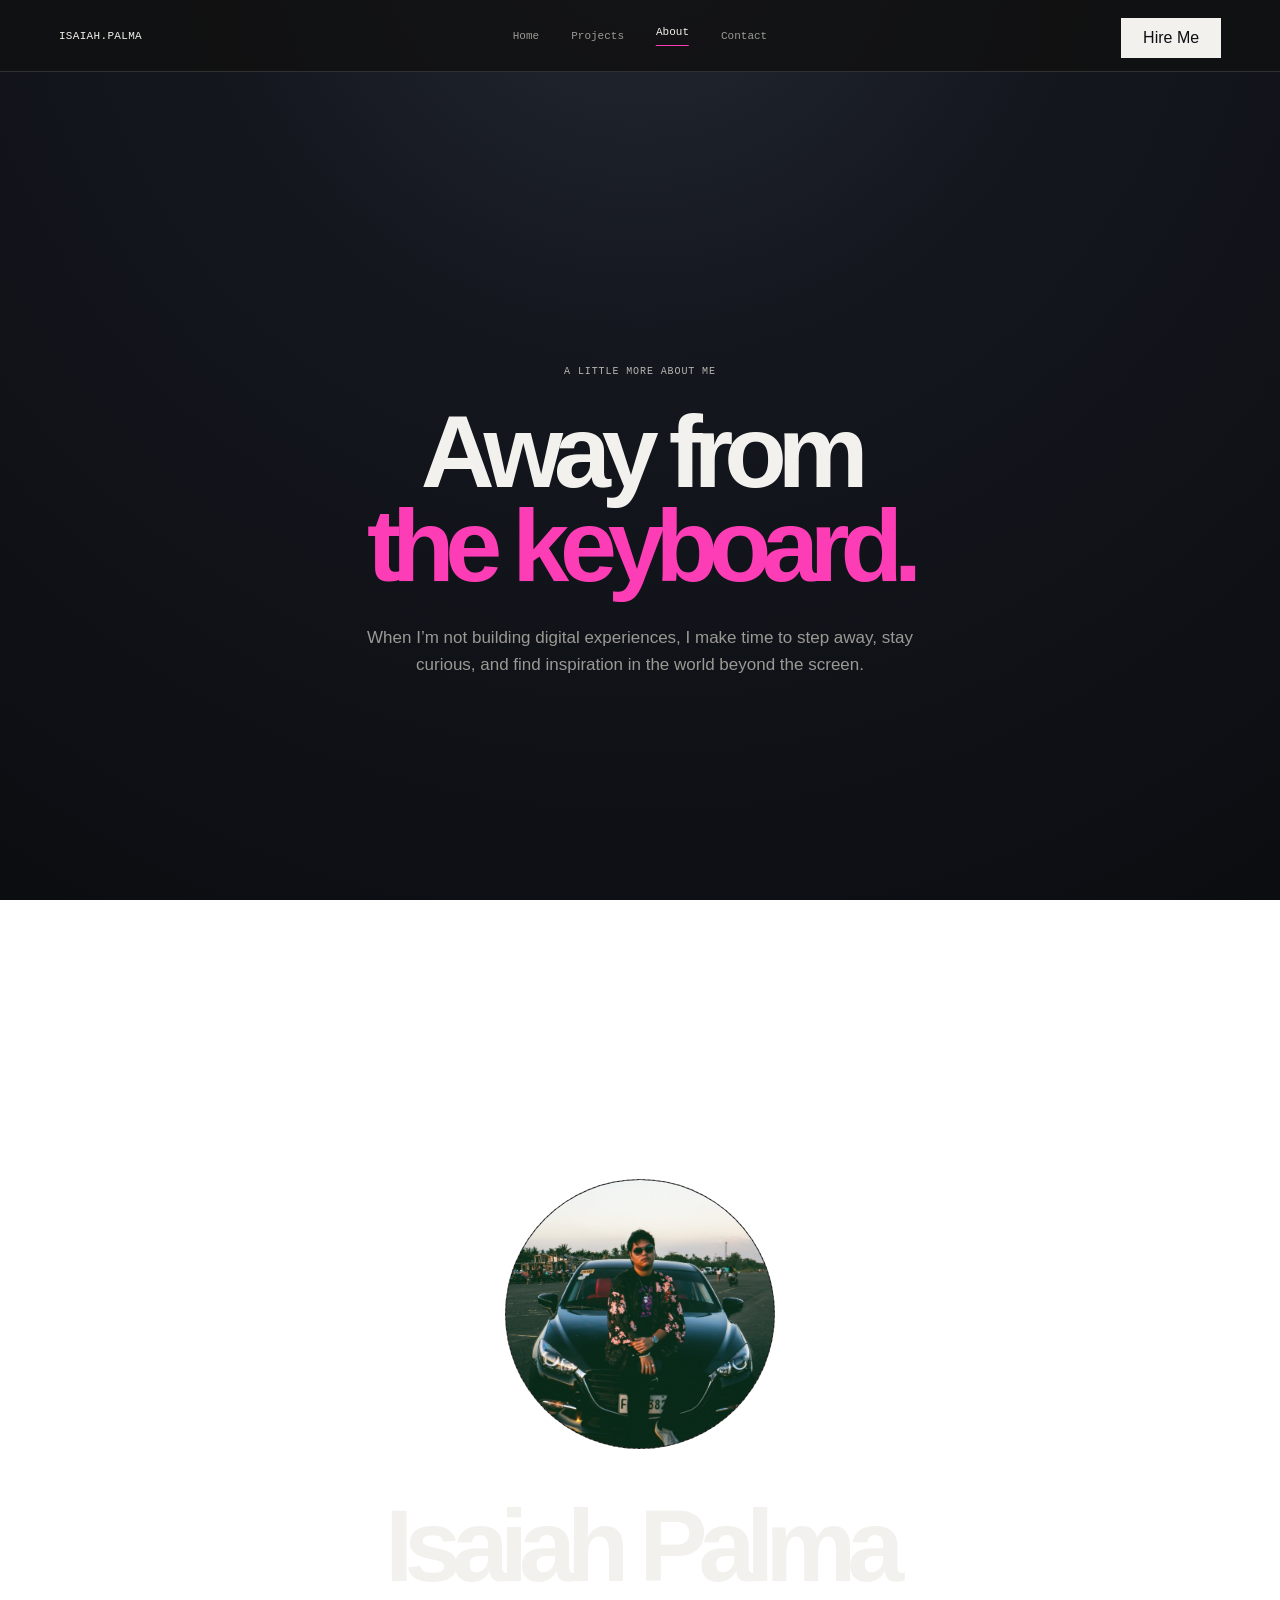
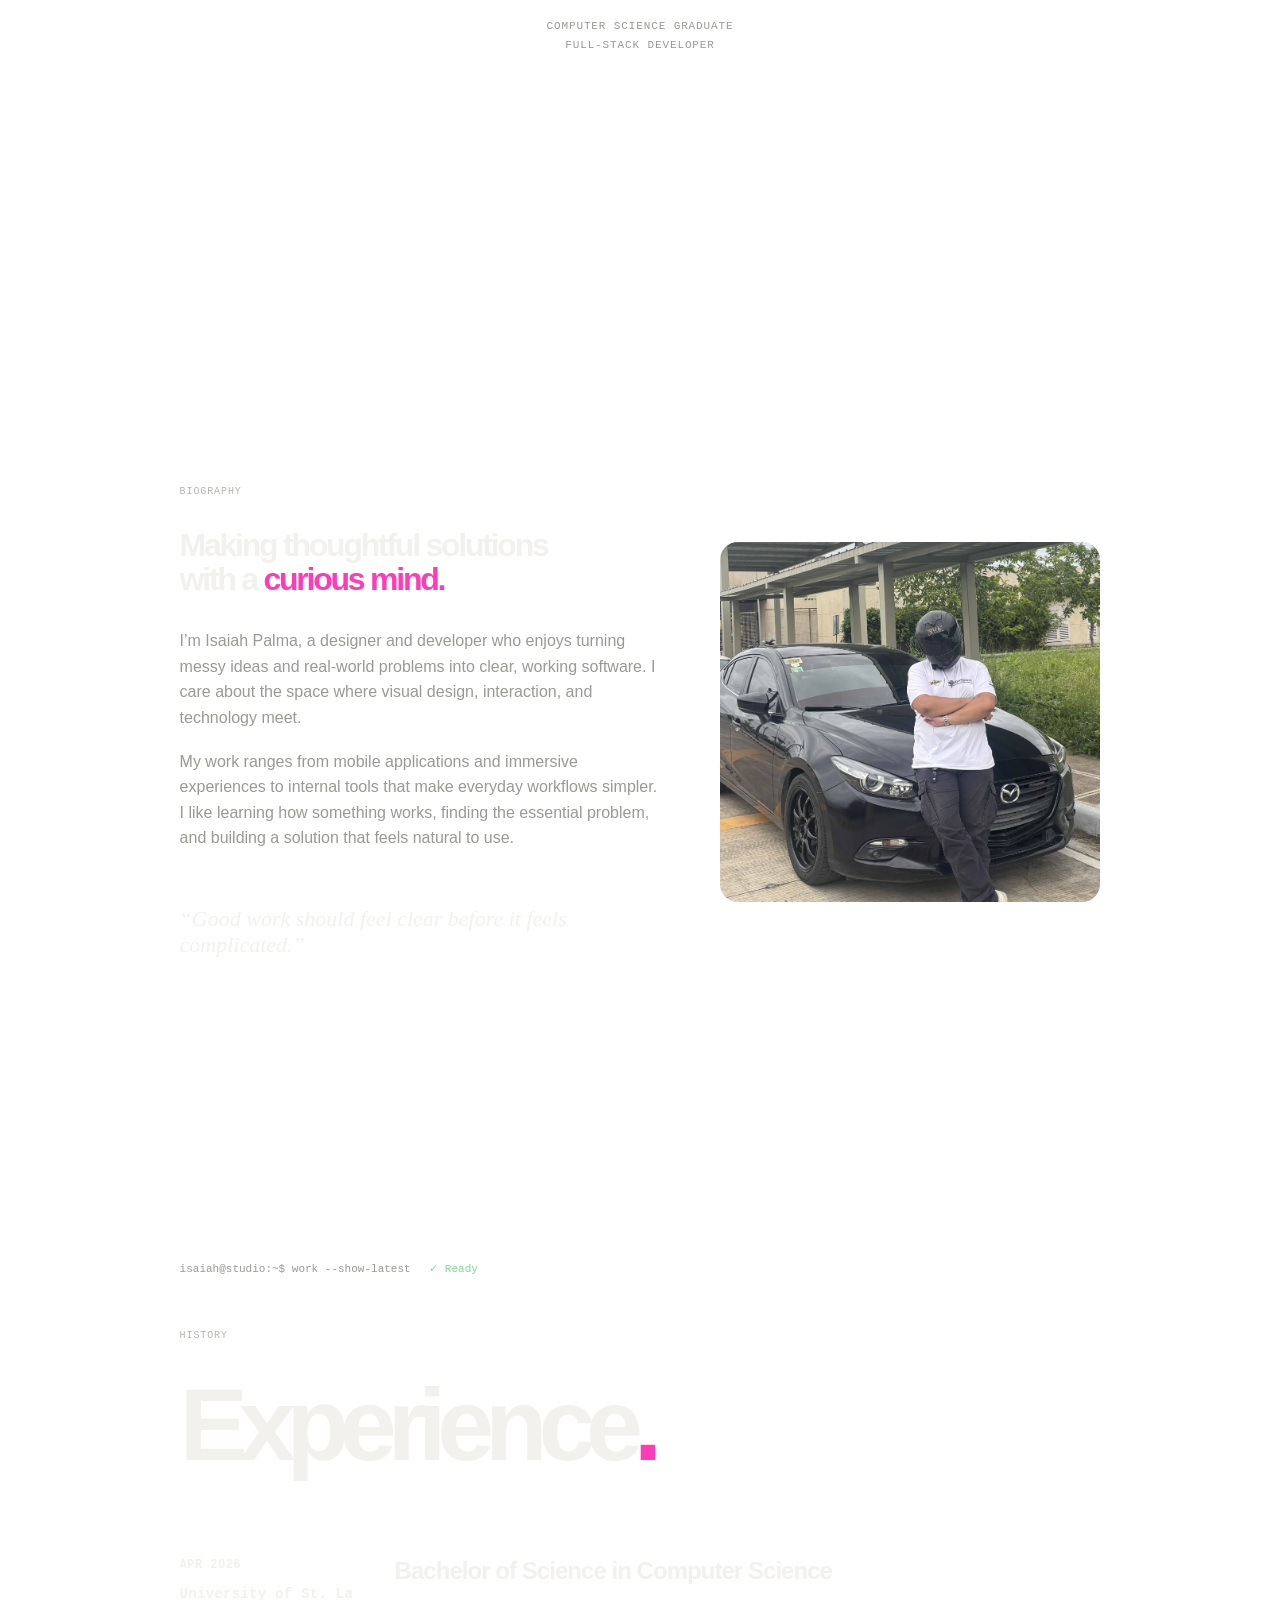
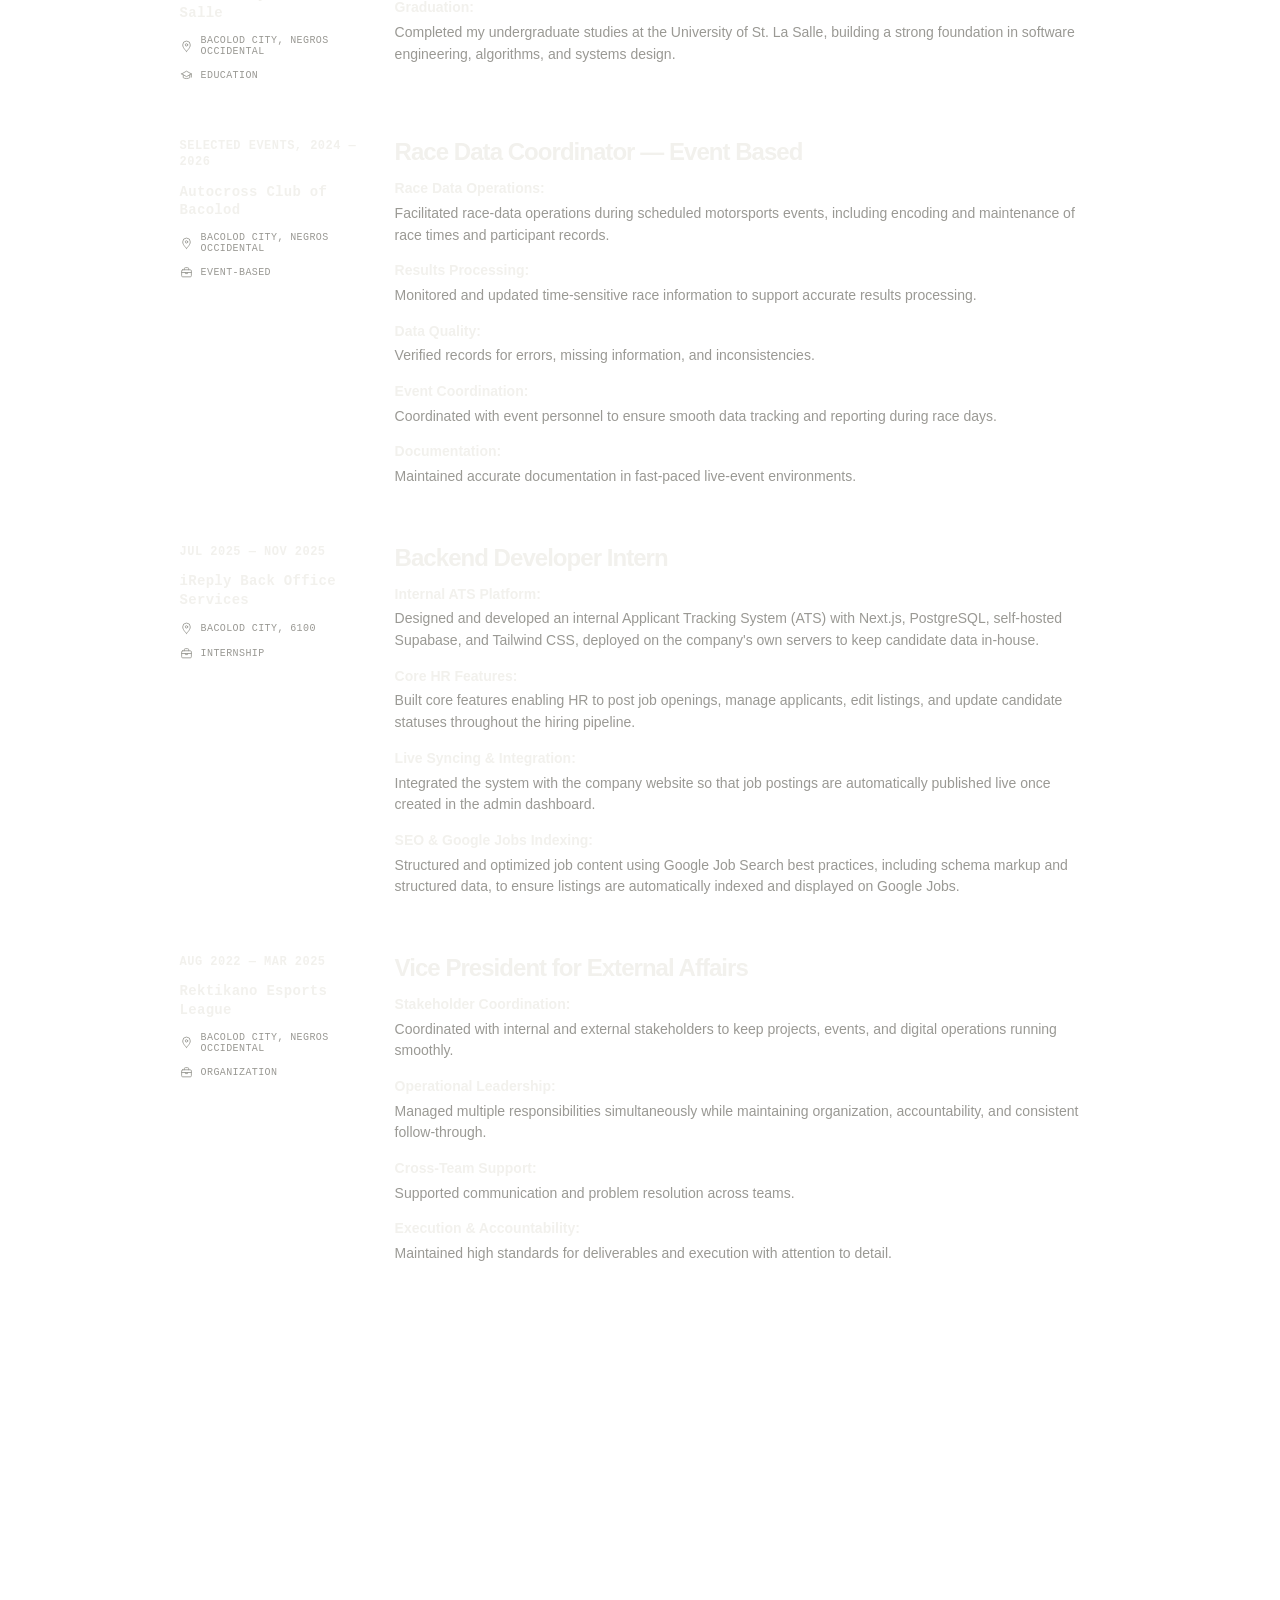
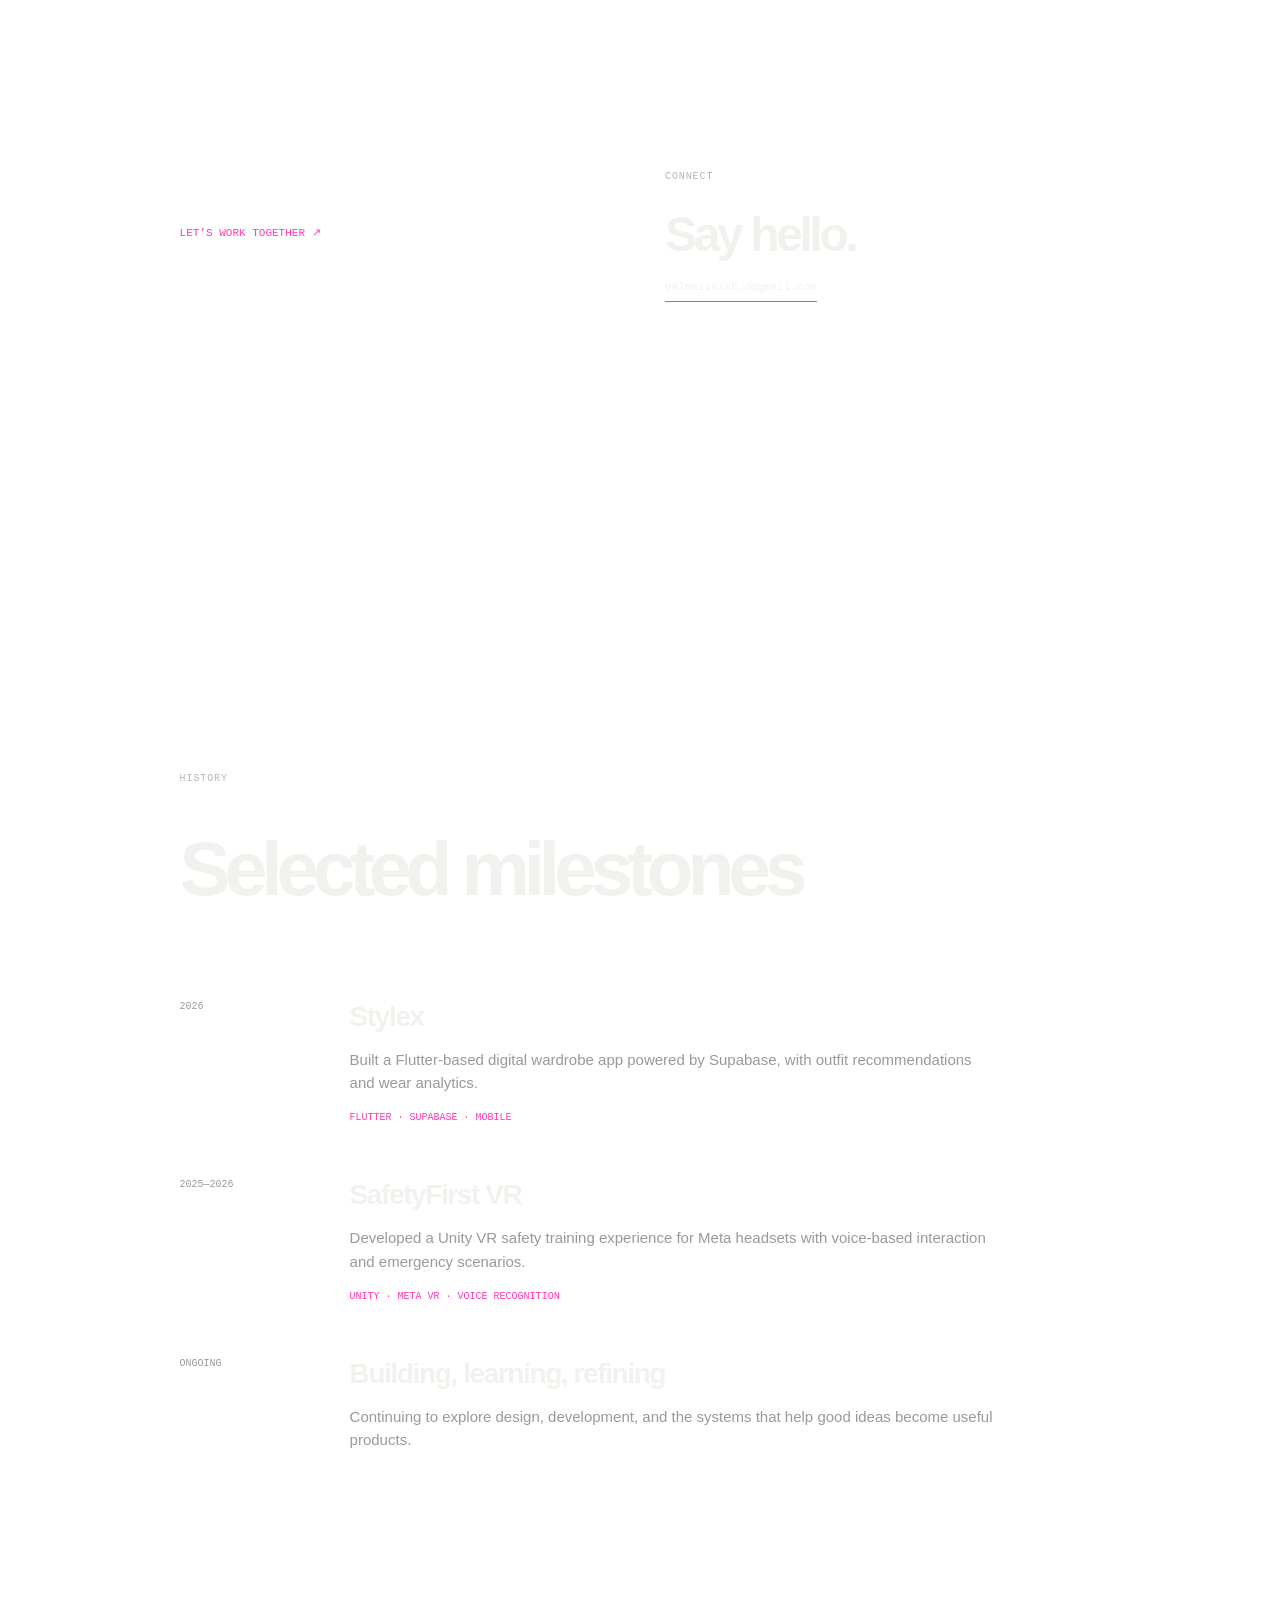
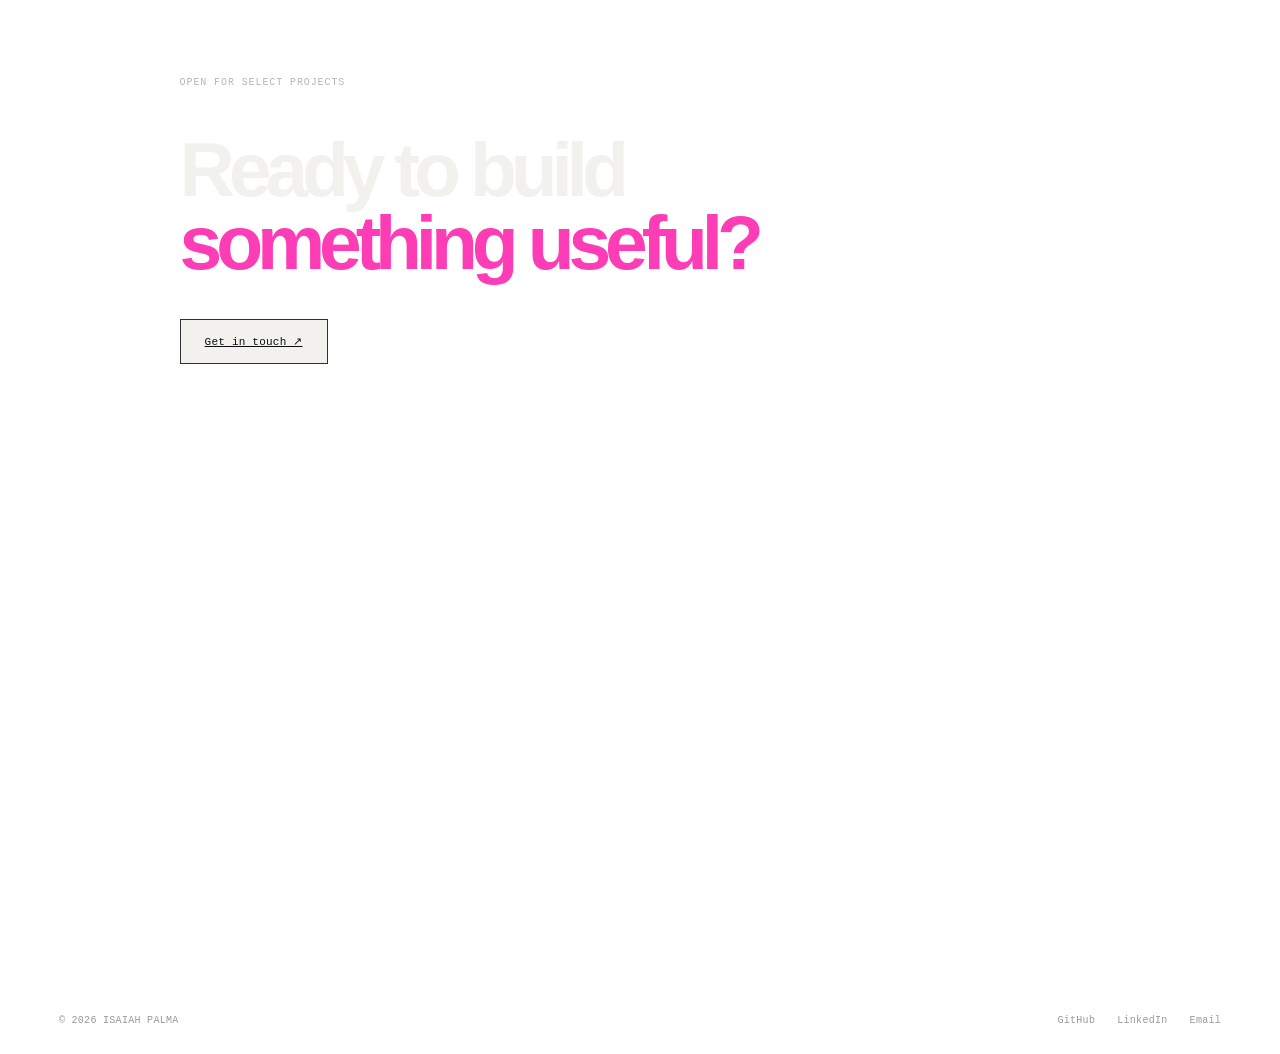
==== about/index.html @ 856ddfe1 "WIP" ====
<!doctype html>
<html lang="en">
<head>
<link rel="icon" type="image/svg+xml" href="/favicon.svg"/>
<meta charset="UTF-8"/>
<meta name="viewport" content="width=device-width,initial-scale=1.0"/>
<meta name="description" content="About Isaiah Palma — designer and developer."/>
<title>Isaiah Palma | Developer</title>
<link rel="stylesheet" href="../styles.css"/>
<link rel="stylesheet" href="../theme-overrides.css"/>
<link rel="stylesheet" href="../header-fix.css"/>
<link rel="stylesheet" href="../about.css"/>
<link rel="stylesheet" href="../about-hero-fix.css"/>
<link rel="stylesheet" href="../about-away.css"/>
<link rel="stylesheet" href="../footer.css"/>
</head>
<body class="about-page">
<div class="site-shell">
<header class="nav-wrap">
<a class="logo" href="../index.html">ISAIAH.PALMA</a>
<button class="menu-toggle" aria-label="Toggle navigation" aria-expanded="false"><span></span><span></span></button>
<nav class="nav">
<a href="../index.html">Home</a>
<a href="../projects/">Projects</a>
<a class="active" href="./">About</a>
<a href="../contact/">Contact</a>
<a class="nav-cta nav-cta-mobile" href="../contact/">Hire Me</a>
</nav>
<a class="nav-cta nav-cta-desktop" href="../contact/">Hire Me</a>
</header>
<main>
<section class="about-away about-wrap">
<p class="eyebrow">A LITTLE MORE ABOUT ME</p>
<h2>Away from<br/><span>the keyboard.</span></h2>
<p>When I’m not building digital experiences, I make time to step away, stay curious, and find inspiration in the world beyond the screen.</p>
</section>
<section class="about-hero about-wrap">
<div class="profile-image"><img src="../Images/Profile.jpg" alt="Isaiah Palma"/></div>
<div class="about-identity"></p><h1>Isaiah Palma</h1><p class="about-role">COMPUTER SCIENCE GRADUATE<br/><span>FULL-STACK DEVELOPER</span></p></div>
</section>
<section class="about-bio about-wrap"><div class="about-bio-copy"><p class="eyebrow">BIOGRAPHY</p><h2>Making thoughtful solutions with a <span>curious mind.</span></h2><div class="bio-copy"><p>I’m Isaiah Palma, a designer and developer who enjoys turning messy ideas and real-world problems into clear, working software. I care about the space where visual design, interaction, and technology meet.</p><p>My work ranges from mobile applications and immersive experiences to internal tools that make everyday workflows simpler. I like learning how something works, finding the essential problem, and building a solution that feels natural to use.</p></div><blockquote>“Good work should feel clear before it feels complicated.”</blockquote></div><div class="about-visuals" aria-label="Biography image slideshow"><div class="is-active"><img src="../Images/Biography/1.jpg" alt="Isaiah Palma biography image 1"/></div><div><img src="../Images/Biography/2.jpg" alt="Isaiah Palma biography image 2"/></div><div><img src="../Images/Biography/3.jpg" alt="Isaiah Palma biography image 3"/></div></div></section>
<section class="writings about-wrap">
<div class="work-heading"><div class="terminal-line">isaiah@studio:~$ work --show-latest <span>✓ Ready</span></div><p class="eyebrow">HISTORY</p><h2>Experience<span>.</span></h2></div>
<div class="experience-list">
<article class="experience-row"><div class="experience-meta"><strong class="experience-date">JUL 2025 — NOV 2025</strong><strong class="experience-company">iReply Back Office Services</strong><div class="experience-detail"><svg viewBox="0 0 24 24" aria-hidden="true"><path d="M12 21s7-6.1 7-12a7 7 0 1 0-14 0c0 5.9 7 12 7 12Z"/><circle cx="12" cy="9" r="2.2"/></svg><span>BACOLOD CITY, 6100</span></div><div class="experience-detail"><svg viewBox="0 0 24 24" aria-hidden="true"><rect x="3" y="7" width="18" height="13" rx="2"/><path d="M8 7V5a2 2 0 0 1 2-2h4a2 2 0 0 1 2 2v2M3 12h18M10 12v2h4v-2"/></svg><span>INTERNSHIP</span></div></div><div class="experience-content"><h3>Backend Developer Intern</h3><div class="experience-points"><p><strong>Internal ATS Platform:</strong> Designed and developed an internal Applicant Tracking System (ATS) with Next.js, PostgreSQL, self-hosted Supabase, and Tailwind CSS, deployed on the company's own servers to keep candidate data in-house.</p><p><strong>Core HR Features:</strong> Built core features enabling HR to post job openings, manage applicants, edit listings, and update candidate statuses throughout the hiring pipeline.</p><p><strong>Live Syncing &amp; Integration:</strong> Integrated the system with the company website so that job postings are automatically published live once created in the admin dashboard.</p><p><strong>SEO &amp; Google Jobs Indexing:</strong> Structured and optimized job content using Google Job Search best practices, including schema markup and structured data, to ensure listings are automatically indexed and displayed on Google Jobs.</p></div></div></article>
<article class="experience-row"><div class="experience-meta"><strong class="experience-date">AUG 2022 — MAR 2025</strong><strong class="experience-company">Rektikano Esports League</strong><div class="experience-detail"><svg viewBox="0 0 24 24" aria-hidden="true"><path d="M12 21s7-6.1 7-12a7 7 0 1 0-14 0c0 5.9 7 12 7 12Z"/><circle cx="12" cy="9" r="2.2"/></svg><span>BACOLOD CITY, NEGROS OCCIDENTAL</span></div><div class="experience-detail"><svg viewBox="0 0 24 24" aria-hidden="true"><rect x="3" y="7" width="18" height="13" rx="2"/><path d="M8 7V5a2 2 0 0 1 2-2h4a2 2 0 0 1 2 2v2M3 12h18M10 12v2h4v-2"/></svg><span>ORGANIZATION</span></div></div><div class="experience-content"><h3>Vice President for External Affairs</h3><div class="experience-points"><p><strong>Stakeholder Coordination:</strong> Coordinated with internal and external stakeholders to keep projects, events, and digital operations running smoothly.</p><p><strong>Operational Leadership:</strong> Managed multiple responsibilities simultaneously while maintaining organization, accountability, and consistent follow-through.</p><p><strong>Cross-Team Support:</strong> Supported communication and problem resolution across teams.</p><p><strong>Execution &amp; Accountability:</strong> Maintained high standards for deliverables and execution with attention to detail.</p></div></div></article>
<article class="experience-row"><div class="experience-meta"><strong class="experience-date">SELECTED EVENTS, 2024 — 2026</strong><strong class="experience-company">Autocross Club of Bacolod</strong><div class="experience-detail"><svg viewBox="0 0 24 24" aria-hidden="true"><path d="M12 21s7-6.1 7-12a7 7 0 1 0-14 0c0 5.9 7 12 7 12Z"/><circle cx="12" cy="9" r="2.2"/></svg><span>BACOLOD CITY, NEGROS OCCIDENTAL</span></div><div class="experience-detail"><svg viewBox="0 0 24 24" aria-hidden="true"><rect x="3" y="7" width="18" height="13" rx="2"/><path d="M8 7V5a2 2 0 0 1 2-2h4a2 2 0 0 1 2 2v2M3 12h18M10 12v2h4v-2"/></svg><span>EVENT-BASED</span></div></div><div class="experience-content"><h3>Race Data Coordinator — Event Based</h3><div class="experience-points"><p><strong>Race Data Operations:</strong> Facilitated race-data operations during scheduled motorsports events, including encoding and maintenance of race times and participant records.</p><p><strong>Results Processing:</strong> Monitored and updated time-sensitive race information to support accurate results processing.</p><p><strong>Data Quality:</strong> Verified records for errors, missing information, and inconsistencies.</p><p><strong>Event Coordination:</strong> Coordinated with event personnel to ensure smooth data tracking and reporting during race days.</p><p><strong>Documentation:</strong> Maintained accurate documentation in fast-paced live-event environments.</p></div></div></article>
<article class="experience-row education-row"><div class="experience-meta"><strong class="experience-date">APR 2026</strong><strong class="experience-company">University of St. La Salle</strong><div class="experience-detail"><svg viewBox="0 0 24 24" aria-hidden="true"><path d="M12 21s7-6.1 7-12a7 7 0 1 0-14 0c0 5.9 7 12 7 12Z"/><circle cx="12" cy="9" r="2.2"/></svg><span>BACOLOD CITY, NEGROS OCCIDENTAL</span></div><div class="experience-detail"><svg viewBox="0 0 24 24" aria-hidden="true"><path d="M3 9 12 4l9 5-9 5-9-5Z"/><path d="M6 11v5c2.8 2.2 9.2 2.2 12 0v-5M21 9v6"/></svg><span>EDUCATION</span></div></div><div class="experience-content"><h3>Bachelor of Science in Computer Science</h3><div class="experience-points"><p><strong>Graduation:</strong> Completed my undergraduate studies at the University of St. La Salle, building a strong foundation in software engineering, algorithms, and systems design.</p></div></div></article>
</div></section>
<section class="about-connect about-wrap"><a class="resume-link" href="../index.html#contact">LET’S WORK TOGETHER ↗</a><div><p class="eyebrow">CONNECT</p><h2>Say hello.</h2><a class="email-link" href="mailto:palmaisaiah.d@gmail.com">palmaisaiah.d@gmail.com</a></div></section>
<section class="history about-wrap"><p class="eyebrow">HISTORY</p><h2>Selected milestones</h2><article class="history-item"><p class="history-label">2026</p><div><h3>Stylex</h3><p>Built a Flutter-based digital wardrobe app powered by Supabase, with outfit recommendations and wear analytics.</p><p class="history-tech">FLUTTER · SUPABASE · MOBILE</p></div></article><article class="history-item"><p class="history-label">2025—2026</p><div><h3>SafetyFirst VR</h3><p>Developed a Unity VR safety training experience for Meta headsets with voice-based interaction and emergency scenarios.</p><p class="history-tech">UNITY · META VR · VOICE RECOGNITION</p></div></article><article class="history-item"><p class="history-label">ONGOING</p><div><h3>Building, learning, refining</h3><p>Continuing to explore design, development, and the systems that help good ideas become useful products.</p></div></article></section>
<section class="about-cta about-wrap"><p class="eyebrow">OPEN FOR SELECT PROJECTS</p><h2>Ready to build<br/><span>something useful?</span></h2><a class="button button-light" href="../index.html#contact">Get in touch ↗</a></section>
</main>
<footer id="site-footer" class="site-footer">
<span>© 2026 ISAIAH PALMA</span>
<div class="site-footer-links"><a href="https://github.com/idrpalma" target="_blank" rel="noreferrer">GitHub</a><a href="https://www.linkedin.com/in/idrpalma/" target="_blank" rel="noreferrer">LinkedIn</a><a href="mailto:palmaisaiah.d@gmail.com">Email</a></div>
</footer>
</div>
<script src="../script.js"></script>
<script src="../about-carousel.js"></script>
<script src="../work-experience-guide.js"></script>
</body>
</html>
---- styles.css ----
:root{--bg:#111;--panel:#151515;--text:#f2f1ed;--muted:#9a9994;--line:#30302e;--accent:#FD3DB5;--mono:'DM Mono',monospace;--sans:'DM Sans',sans-serif}
*{box-sizing:border-box}
html{scroll-behavior:smooth}
body{margin:0;background:var(--bg);color:var(--text);font-family:var(--sans);background-image:linear-gradient(rgba(255,255,255,.035) 1px,transparent 1px),linear-gradient(90deg,rgba(255,255,255,.035) 1px,transparent 1px);background-size:48px 48px}
.site-shell{max-width:1440px;margin:auto;overflow:hidden}
.nav-wrap{height:72px;padding:0 4.6vw;border-bottom:1px solid var(--line);display:flex;align-items:center;justify-content:space-between;background:rgba(17,17,17,.82);position:relative;z-index:3}
.logo,.nav,.eyebrow,footer,.button,.small-copy,.project p{font-family:var(--mono)}
.logo{font-size:11px;font-weight:500;letter-spacing:.03em}
.nav{display:flex;align-items:center;gap:32px;font-size:11px;color:var(--muted)}
.nav a{transition:color .2s}
.nav a:hover,.nav .active{color:var(--text)}
.nav .active:after{content:"";display:block;height:1px;background:var(--accent);margin-top:7px}
.nav-cta{background:var(--text);color:var(--bg)!important;padding:11px 22px}
.menu-toggle{display:none;background:none;border:0}
.hero{min-height:580px;padding:130px 8vw 110px;text-align:center;display:flex;align-items:center;flex-direction:column}
.eyebrow{font-size:10px;letter-spacing:.09em;color:#b7b6b0;margin:0}
.hero h1,.services h2,.section-top h2,.contact h2{font-size:clamp(48px,7vw,97px);line-height:.98;letter-spacing:-.075em;margin:38px 0 34px;font-weight:700}
.hero h1 span,.services h2 span,.section-top h2 span,.contact h2 span{color:var(--accent)}
.hero-intro{color:var(--muted);font-size:16px;line-height:1.5;max-width:570px;margin:0 auto 34px}
.hero-actions{display:flex;gap:12px}
.button{font-size:11px;letter-spacing:.02em;padding:15px 24px;border:1px solid var(--line);display:inline-block}
.button-light{background:var(--text);color:var(--bg)}
.button-dark{color:var(--text)}
.button-dark span{color:var(--accent);margin-left:22px}
.section-wrap{max-width:1240px;margin:0 auto;padding:65px 4.6vw}
.intro-grid{display:grid;grid-template-columns:1.2fr .8fr;padding-top:0;gap:20px}
.panel{border:1px solid var(--line);background:rgba(21,21,21,.75);padding:38px 42px;min-height:400px}
.panel h2{font-size:clamp(28px,3.5vw,48px);line-height:1.1;letter-spacing:-.065em;margin:50px 0 32px}
.panel h2 span{color:var(--accent)}
.body-copy{font-size:14px;line-height:1.6;color:var(--muted);max-width:525px;margin:0}
.toolkit h3{font-size:22px;letter-spacing:-.04em;margin:48px 0 25px}
.skill-grid{display:grid;grid-template-columns:1fr 1fr;gap:12px 10px}
.skill-grid span{border-top:1px solid var(--line);padding-top:11px;font:11px var(--mono);color:#d1d0c8}
.small-copy{color:var(--muted);font-size:10px;line-height:1.6;margin-top:35px}
.services{border-top:1px solid var(--line);margin-top:50px}
.services h2{margin:38px 0 50px}
.service-list{border-top:1px solid var(--line);display:grid;grid-template-columns:repeat(3,1fr)}
.service-list article{padding:25px 28px 25px 0;border-right:1px solid var(--line);margin-right:28px}
.service-list article:last-child{border-right:0;margin-right:0}
.service-list h3{font-size:20px;line-height:1.1;letter-spacing:-.04em;margin:50px 0 18px}
.service-list article>p:last-child{font-size:13px;line-height:1.55;color:var(--muted);max-width:280px}
.work{border-top:1px solid var(--line)}
.section-top{display:flex;justify-content:space-between;align-items:end}
.section-top h2{margin:38px 0 55px}
.section-note{font:11px/1.5 var(--mono);color:var(--muted);margin:0 0 58px;text-align:right}
.project-list{border-top:1px solid var(--line)}
.project{display:grid;grid-template-columns:80px 1fr 30px;align-items:center;border-bottom:1px solid var(--line);padding:27px 0;transition:padding .3s,color .3s}
.project:hover{padding-left:16px;padding-right:16px;color:var(--accent)}
.project-index{font:11px var(--mono);color:var(--muted)}
.project h3{font-size:23px;letter-spacing:-.05em;margin:0 0 6px}
.project p{font-size:10px;color:var(--muted);margin:0}
.project-arrow{font-size:23px}
.contact{margin-bottom:80px;padding-top:35px;padding-bottom:35px}
.contact-panel{position:relative;overflow:hidden;border:1px solid var(--line);border-radius:18px;background:radial-gradient(circle at 82% 78%,rgba(253,61,181,.18),transparent 34%),linear-gradient(135deg,#121212 0%,#171717 58%,#202020 100%);padding:72px 32px 70px;text-align:center}
.contact-panel:before{content:"";position:absolute;inset:0;background:linear-gradient(115deg,transparent 35%,rgba(255,255,255,.035),transparent 65%);pointer-events:none}
.contact-status{display:inline-flex;align-items:center;gap:10px;margin:0;padding:0;color:var(--muted);font:10px var(--mono);letter-spacing:.08em}
.contact-status span{width:7px;height:7px;border-radius:50%;background:#28e77a;box-shadow:0 0 10px rgba(40,231,122,.65)}
.contact h2{position:relative;margin:24px auto 8px;max-width:820px;font-size:clamp(34px,5vw,64px);line-height:1;letter-spacing:-.07em}
.contact h2 span{display:block;color:var(--accent)}
.contact-button{display:inline-flex;align-items:center;gap:22px;margin-top:20px;padding:14px 18px;border:1px solid var(--line);background:var(--text);color:var(--bg);font:11px var(--mono);transition:transform .2s,background .2s}
.contact-button:hover{background:var(--accent);border-color:var(--accent);transform:translateY(-2px)}
.contact-button span{color:var(--accent);font-size:16px}
.contact-supporting{position:relative;margin:31px auto 0;color:#c1c0bc;font-size:15px;line-height:1.5;max-width:720px}
footer{border-top:1px solid var(--line);padding:18px 4.6vw 35px;display:flex;justify-content:space-between;color:var(--muted);font-size:10px;letter-spacing:.03em}
footer div{display:flex;gap:20px}
footer a{color:var(--text)}
.reveal{opacity:0;transform:translateY(18px);transition:opacity .65s ease,transform .65s ease}
.reveal.visible{opacity:1;transform:none}
@media(max-width:700px){.nav{display:none;position:absolute;right:5vw;top:62px;background:var(--panel);border:1px solid var(--line);padding:18px;flex-direction:column;align-items:flex-end;gap:18px}
.nav.open{display:flex}
.menu-toggle{display:flex;flex-direction:column;gap:5px}
.menu-toggle span{display:block;width:24px;height:1px;background:var(--text)}
.hero{min-height:530px;padding:95px 7vw 80px}
.hero h1{font-size:15vw;margin:32px 0}
.hero-intro{font-size:14px}
.hero-actions{flex-direction:column;width:100%;max-width:260px}
.button{width:100%}
.section-wrap{padding:50px 7vw}
.intro-grid{display:block;padding-top:0}
.panel{padding:28px 25px;min-height:auto;margin-bottom:16px}
.panel h2{font-size:10vw;margin:45px 0 28px}
.toolkit h3{margin:43px 0 25px}
.services{margin-top:35px}
.services h2,.section-top h2,.contact h2{font-size:13vw}
.service-list{display:block}
.service-list article{border-right:0;border-bottom:1px solid var(--line);margin:0;padding:25px 0}
.service-list h3{margin:35px 0 14px}
.section-top{display:block}
.section-note{text-align:left;margin-bottom:35px}
.project{grid-template-columns:42px 1fr 25px}
.project h3{font-size:19px}
.contact{margin:15px 7vw 50px;padding-left:0;padding-right:0}
.contact-panel{border-radius:14px;padding:48px 20px 50px}
.contact-status{max-width:100%;font-size:8px;letter-spacing:.045em;white-space:nowrap}
.contact h2{font-size:11vw;margin-top:23px}
.contact-supporting{font-size:13px}
footer{display:grid;gap:14px;line-height:1.4}
footer div{gap:16px}
}
---- theme-overrides.css ----
:root{--bg:#0d0f13;--accent:#FD3DB5}
body{background:radial-gradient(circle at 50% -10%,#252a35 0%,#14171e 36%,#0b0d11 100%);background-attachment:fixed;background-image:radial-gradient(circle at 50% -10%,#252a35 0%,#14171e 36%,#0b0d11 100%)}
---- header-fix.css ----
.site-shell{overflow:visible}
.nav-wrap{width:100vw;margin-left:calc(50% - 50vw)}
.logo{color:var(--text);text-decoration:none;white-space:nowrap}
.nav{position:absolute;left:50%;transform:translateX(-50%)}
.nav a{color:var(--muted);text-decoration:none}
.nav a:hover,.nav .active{color:var(--text)}
.nav .active:after{background:var(--accent)}
.nav-cta{background:var(--text);color:var(--bg)!important;text-decoration:none;padding:11px 22px}
.nav-cta-desktop{position:absolute;right:4.6vw;top:18px}
.nav-cta-mobile{display:none}
.nav-wrap{min-width:0}
.menu-toggle span{flex:none}
@media(max-width:700px){.nav-wrap{padding-left:7vw;padding-right:7vw}
.nav{left:auto;right:7vw;transform:none}
.nav a{color:var(--text)}
.nav-cta-desktop{display:none}
.nav-cta-mobile{display:block;color:var(--bg)!important}
}
---- about.css ----
.about-wrap{max-width:1100px;margin:0 auto;padding:90px 7vw}.about-hero{min-height:560px;display:grid;grid-template-columns:1fr 1fr;align-items:center;gap:70px}.profile-image{height:380px;border:1px dashed #5a5a55;background:#17191e;display:flex;align-items:center;justify-content:center;text-align:center;color:var(--accent);font:11px var(--mono);letter-spacing:.08em}.profile-image small{font:10px var(--mono);color:var(--muted);letter-spacing:0}.about-hero h1{font-size:clamp(60px,9vw,125px);line-height:.88;letter-spacing:-.09em;margin:35px 0}.about-hero h1 span,.about-bio h2 span,.writings h2 span,.about-cta h2 span{color:var(--accent)}.about-role{font:11px var(--mono);color:var(--muted);letter-spacing:.08em}.about-bio{border-top:1px solid var(--line)}.about-bio h2,.writings h2,.about-cta h2{font-size:clamp(42px,6vw,78px);line-height:.95;letter-spacing:-.08em;max-width:820px;margin:45px 0}.bio-copy{display:grid;grid-template-columns:1fr 1fr;gap:40px;max-width:900px}.bio-copy p{font-size:16px;line-height:1.6;color:var(--muted);margin:0}.about-bio blockquote{font:italic 22px Georgia,serif;color:var(--text);margin:55px 0 0;border-left:2px solid var(--accent);padding-left:20px}.about-visuals{display:grid;grid-template-columns:1.25fr 1fr 1fr;gap:15px;padding-top:0}.about-visuals div{height:220px;border:1px dashed #5a5a55;background:#17191e;display:grid;place-items:center;color:var(--muted);font:10px var(--mono)}.about-visuals div:first-child{height:280px}.about-connect{border-top:1px solid var(--line);display:grid;grid-template-columns:1fr 1fr;gap:50px;align-items:center}.resume-link,.email-link{font:11px var(--mono);color:var(--accent);text-decoration:none}.about-connect h2{font-size:48px;letter-spacing:-.07em;margin:25px 0 14px}.email-link{color:var(--text);border-bottom:1px solid var(--accent);padding-bottom:8px}.writings{border-top:1px solid var(--line)}.terminal-line{font:11px var(--mono);color:var(--muted);margin-bottom:60px}.terminal-line span{color:#83d39c;margin-left:12px}.writings h2{margin-bottom:35px}.coming-soon{font:11px var(--mono);color:var(--accent);letter-spacing:.1em}.history{border-top:1px solid var(--line)}.history h2{font-size:clamp(42px,6vw,78px);letter-spacing:-.08em;margin:40px 0 60px}.history-item{display:grid;grid-template-columns:170px 1fr;border-top:1px solid var(--line);padding:28px 0}.history-label,.history-tech{font:10px var(--mono);color:var(--muted);margin:0}.history-item h3{font-size:28px;letter-spacing:-.05em;margin:0 0 15px}.history-item div p:not(.history-tech){font-size:15px;line-height:1.55;color:var(--muted);max-width:650px;margin:0 0 18px}.history-tech{color:var(--accent)}.about-cta{border-top:1px solid var(--line);padding-bottom:120px}.about-cta h2{margin-bottom:40px}@media(max-width:700px){.about-wrap{padding:65px 7vw}.about-hero{display:block;min-height:0}.profile-image{height:280px;margin-bottom:55px}.about-hero h1{font-size:18vw}.bio-copy,.about-connect{display:block}.bio-copy p{margin-bottom:20px}.about-visuals{grid-template-columns:1fr 1fr}.about-visuals div:first-child{grid-column:span 2;height:220px}.about-visuals div{height:160px}.history-item{grid-template-columns:1fr;gap:15px}.history-item h3{font-size:24px}.about-connect h2{font-size:40px;margin:35px 0 20px}}
---- about-hero-fix.css ----
.about-hero{min-height:620px;display:flex;flex-direction:column;align-items:center;justify-content:center;text-align:center;gap:35px}.profile-image{width:270px;height:270px;border-radius:50%;display:flex;flex-direction:column;align-items:center;justify-content:center}.profile-image small{display:block;margin-top:10px}.about-identity .eyebrow{margin-bottom:22px}.about-hero h1{font-size:clamp(52px,8vw,110px);line-height:.9;letter-spacing:-.09em;margin:0 0 25px}.about-role{line-height:1.7}.about-role span{color:var(--muted)}@media(max-width:700px){.about-hero{min-height:560px}.profile-image{width:220px;height:220px}.about-hero h1{font-size:15vw}}
---- about-away.css ----
.about-away{min-height:calc(100vh - 70px);display:flex;flex-direction:column;align-items:center;justify-content:center;text-align:center;border-top:1px solid var(--line);border-bottom:1px solid var(--line)}
.about-away .eyebrow{margin-bottom:28px}
.about-away h2{max-width:850px;font-size:clamp(48px,8vw,110px);line-height:.92;letter-spacing:-.09em;margin:0 0 30px}
.about-away h2 span{color:var(--accent)}
.about-away p:not(.eyebrow){max-width:570px;margin:0;color:var(--muted);font-size:17px;line-height:1.6}
.profile-image img{width:100%;height:100%;border-radius:50%;object-fit:cover;display:block}
.about-bio{display:grid;grid-template-columns:minmax(0,1fr) minmax(280px,380px);align-items:center;gap:58px}
.about-bio-copy{min-width:0}
.about-bio-copy h2{font-size:clamp(22px,2.5vw,34px);line-height:1.05;letter-spacing:-.07em;white-space:normal;text-wrap:balance;margin:32px 0}
.about-bio .bio-copy{display:block}
.about-bio .bio-copy p{margin-bottom:18px}
.about-bio .about-visuals{position:relative;width:100%;height:360px;margin-top:0;padding:0;display:block}
.about-bio .about-visuals>div{position:absolute;inset:0;width:100%;height:100%;margin:0;border:0;border-radius:18px;overflow:hidden;background:none;opacity:0;transform:translateX(18px);transition:opacity .8s ease,transform .8s ease}
.about-bio .about-visuals>div.is-active{opacity:1;transform:translateX(0)}
.about-bio .about-visuals img{width:100%;height:100%;display:block;object-fit:cover}
.experience-list{position:relative;display:flex;flex-direction:column;margin-top:58px}
.experience-row:nth-child(1){order:3}
.experience-row:nth-child(2){order:4}
.experience-row:nth-child(3){order:2}
.experience-row:nth-child(4){order:1}
.experience-list:before,.experience-list:after{content:"";position:absolute;top:0;bottom:0;width:1px;pointer-events:none}
.experience-list:before{left:197px;background:transparent}
.experience-list:after{left:197px;height:var(--work-progress,0%);bottom:auto;background:var(--accent);transition:height .2s ease-out}
.writings{display:block}
.work-heading h2{font-size:clamp(58px,8vw,110px);line-height:.9;letter-spacing:-.09em;margin:38px 0 0}
.work-heading h2 span{color:var(--accent)}
.work-heading .terminal-line{margin-bottom:55px}
.experience-row{display:grid;grid-template-columns:180px 1fr;gap:35px;padding:28px 0}
.experience-meta{display:flex;flex-direction:column;gap:8px}
.experience-meta p{margin:0;color:var(--muted);font:10px var(--mono);letter-spacing:.06em}
.experience-meta .experience-period{color:var(--text)}
.experience-row:last-child{border-bottom:0}
.experience-meta{display:grid;gap:12px;align-content:start}
.experience-kicker{display:none}
.experience-meta strong{font-family:var(--mono);line-height:1.35}
.experience-date{font-size:12px;font-weight:700;letter-spacing:.04em}
.experience-company{font-size:14px;font-weight:700;letter-spacing:.02em}
.experience-detail{display:flex;align-items:center;gap:8px;color:var(--muted);font:10px var(--mono);letter-spacing:.04em}
.experience-detail svg{width:13px;height:13px;flex:0 0 13px;fill:none;stroke:currentColor;stroke-width:1.6;stroke-linecap:round;stroke-linejoin:round}
.experience-row h3{margin:5px 0 12px;font-size:24px;letter-spacing:-.04em}
.experience-content h3{margin-top:0}
.experience-content>p:last-child{max-width:650px;margin:0;color:var(--muted);font-size:15px;line-height:1.55}
.experience-content ul{display:grid;gap:9px;margin:0;padding-left:18px;color:var(--muted);font-size:14px;line-height:1.5}
.experience-content li{padding-left:4px}
.experience-points{display:grid;gap:14px;color:var(--muted);font-size:14px;line-height:1.55}
.experience-points p{margin:0}
.experience-points strong{display:block;color:var(--text);font-weight:700;margin-bottom:3px}
@media(max-width:700px){.about-away{min-height:calc(100vh - 60px)}.about-away h2{font-size:15vw}}
.about-page .about-away,.about-page .about-bio,.about-page .about-connect,.about-page .writings,.about-page .history,.about-page .about-cta,.about-page .history-item{border-top:0;border-bottom:0}
.about-page .about-bio blockquote{border-left:0;padding-left:0}
.about-page .site-footer{border-top:0}
html:has(body.about-page){scroll-behavior:smooth;scroll-snap-type:y mandatory;overflow-x:hidden}
body.about-page{overflow-x:hidden}
.about-page main>section,.about-page .site-footer{scroll-snap-align:start;scroll-snap-stop:normal}
.about-page main>section{min-height:100vh}
.about-page .about-visuals{align-content:center}
@media(max-width:700px){.about-bio{display:block}.about-bio-copy h2{font-size:30px}.about-bio .about-visuals{height:260px;margin-top:55px}.about-bio .about-visuals>div{height:100%}.writings{display:block}.work-heading h2{font-size:18vw}.experience-row{grid-template-columns:1fr;gap:28px}.experience-row h3{font-size:22px}.experience-list:before,.experience-list:after{display:none}}
---- footer.css ----
.site-footer{width:100vw;box-sizing:border-box;border-top:1px solid var(--line);margin-top:100px;margin-left:calc(50% - 50vw);padding:28px 4.6vw;display:flex;align-items:center;justify-content:space-between;gap:28px;color:var(--muted);font:10px var(--mono);letter-spacing:.03em}
.site-footer-links{display:flex;gap:22px}
.site-footer a{color:inherit;text-decoration:none;transition:color .2s ease}
.site-footer a:hover{color:var(--accent)}
@media(max-width:700px){.site-footer{margin-top:70px;padding:25px 7vw;align-items:flex-start;flex-direction:column;gap:18px}.site-footer-links{flex-wrap:wrap;gap:14px}}
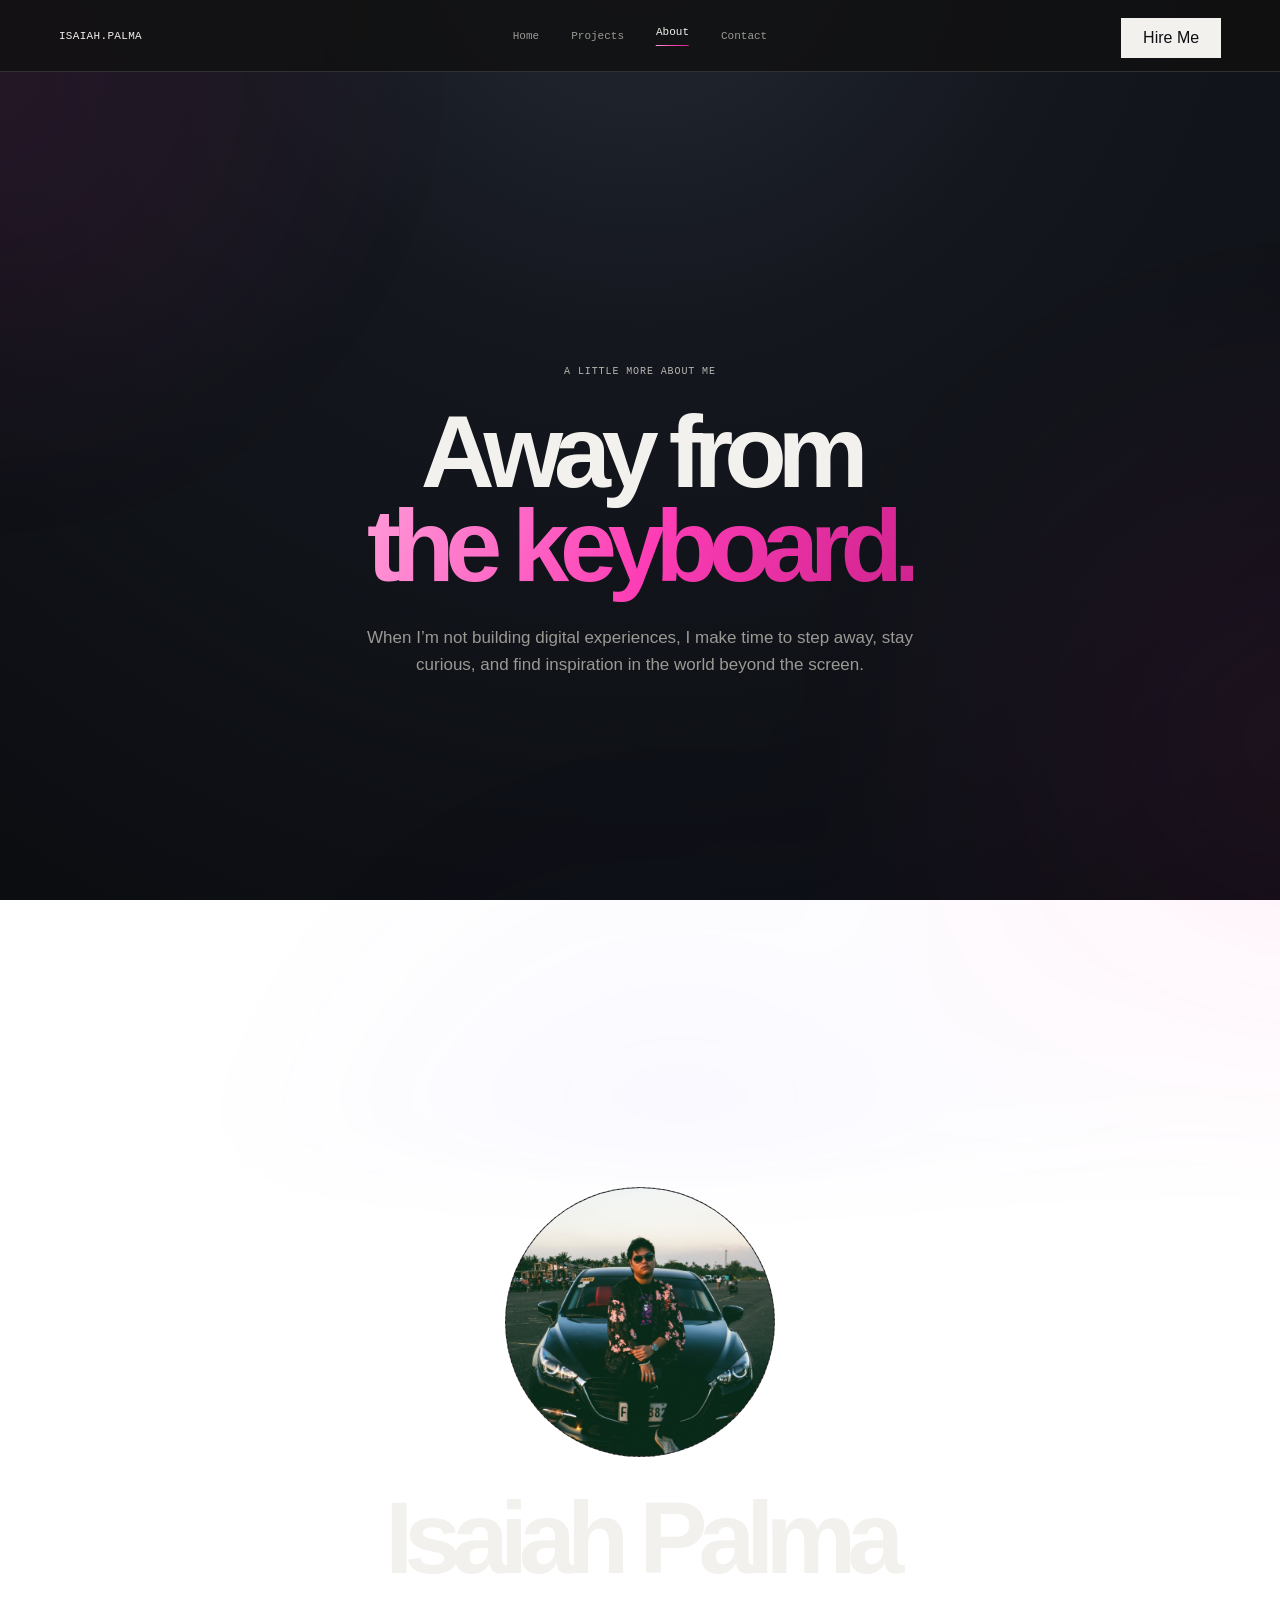
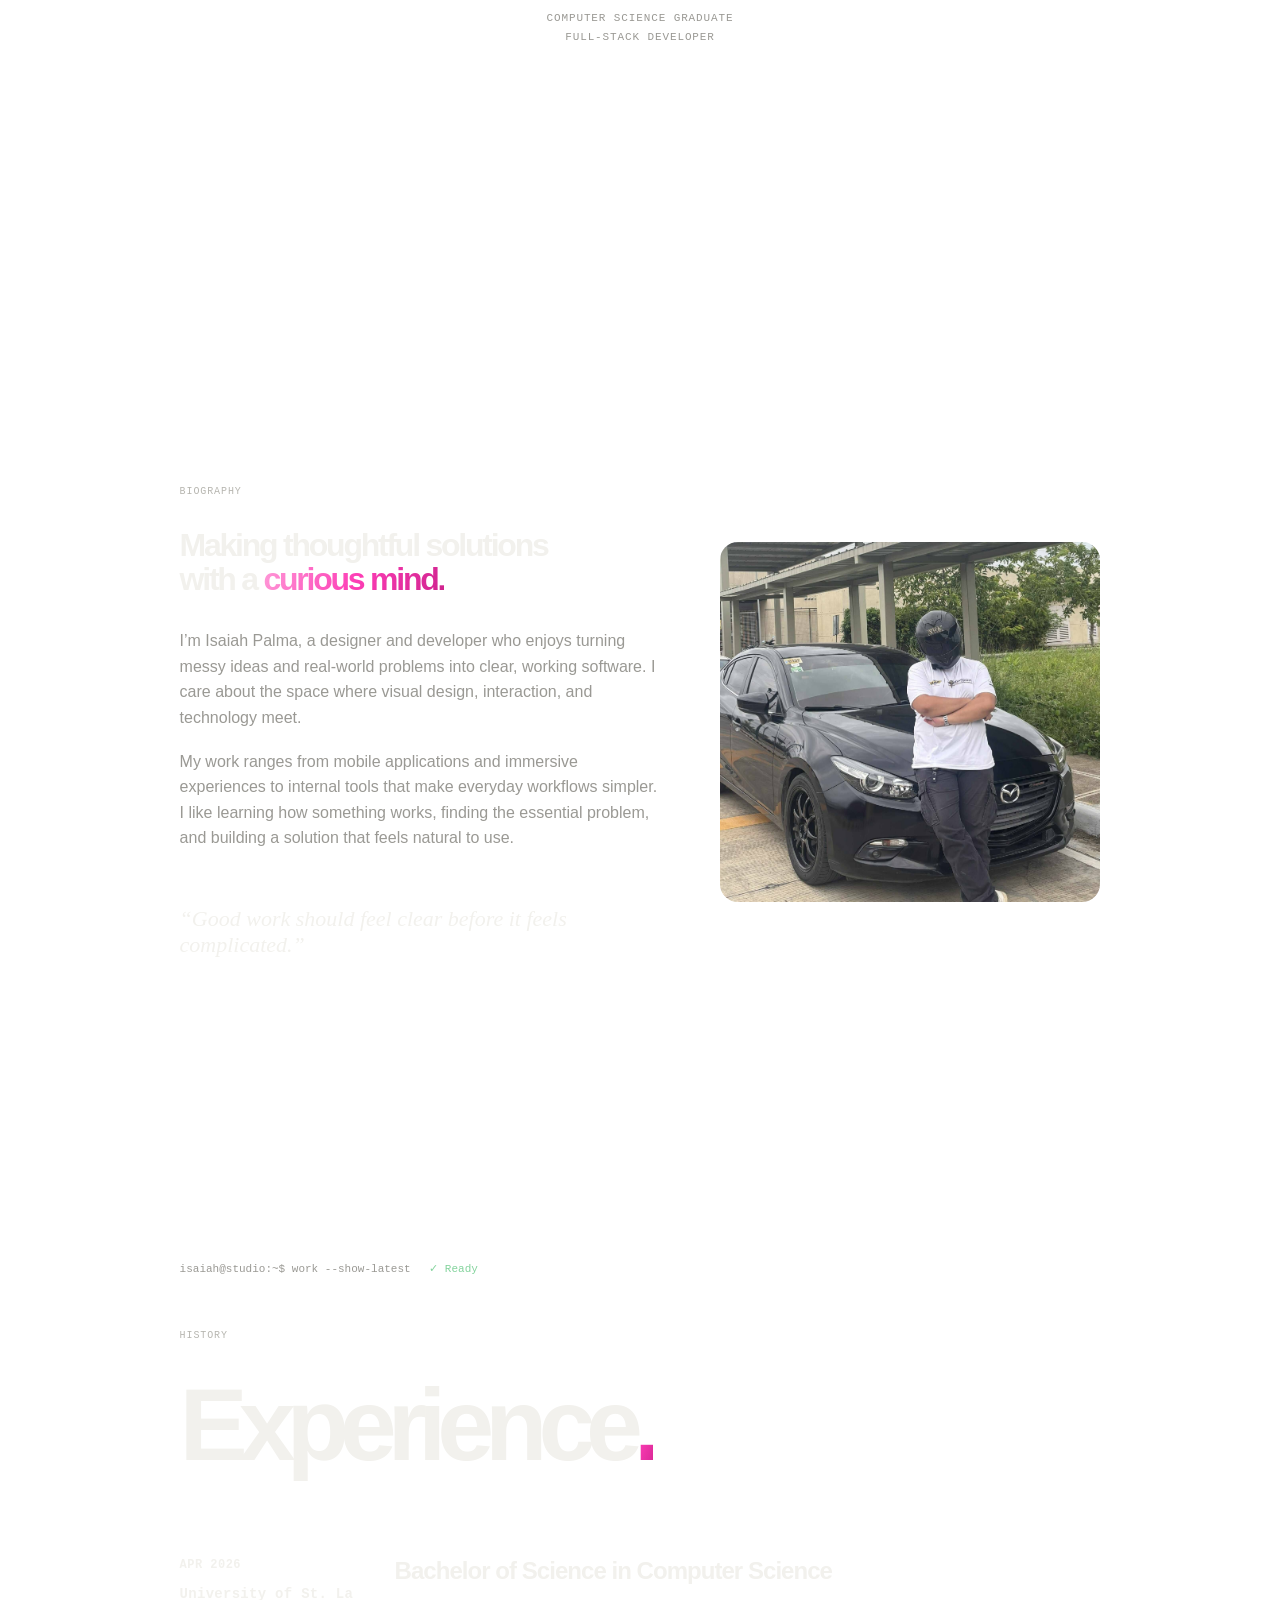
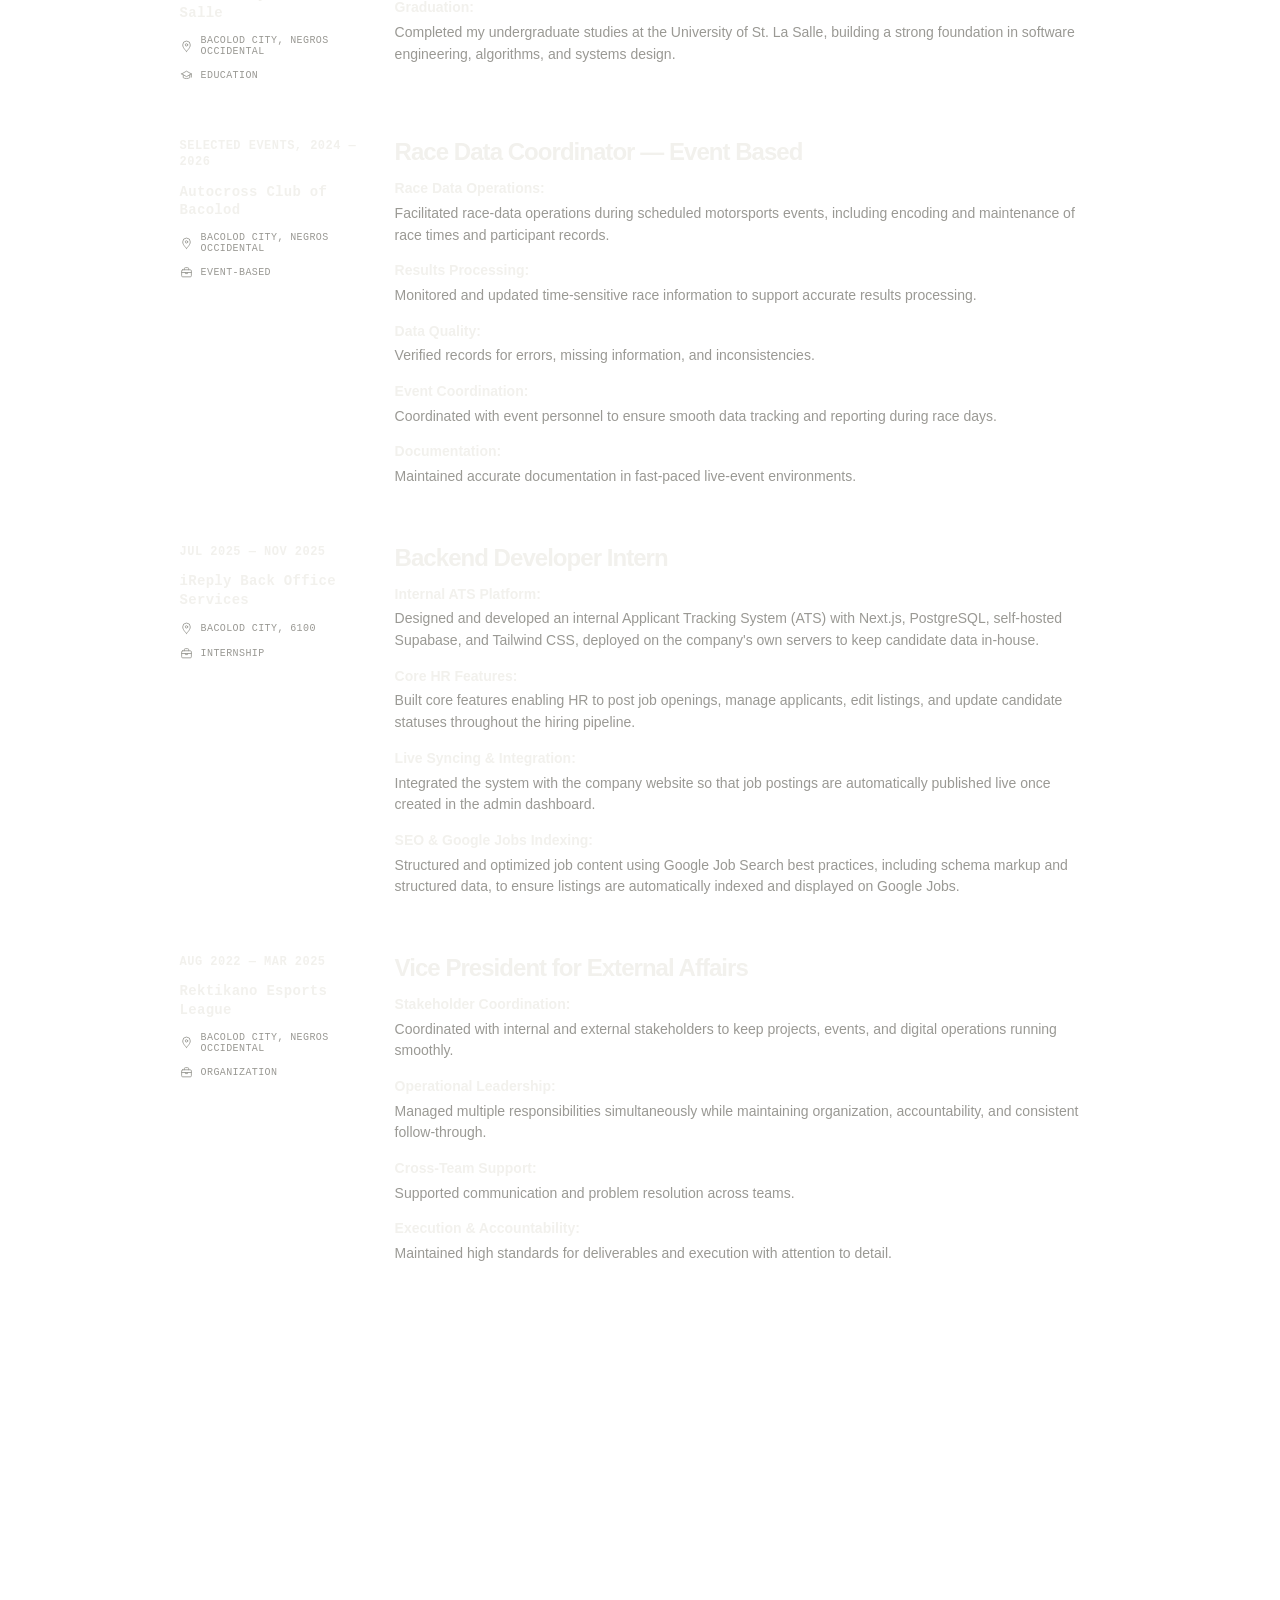
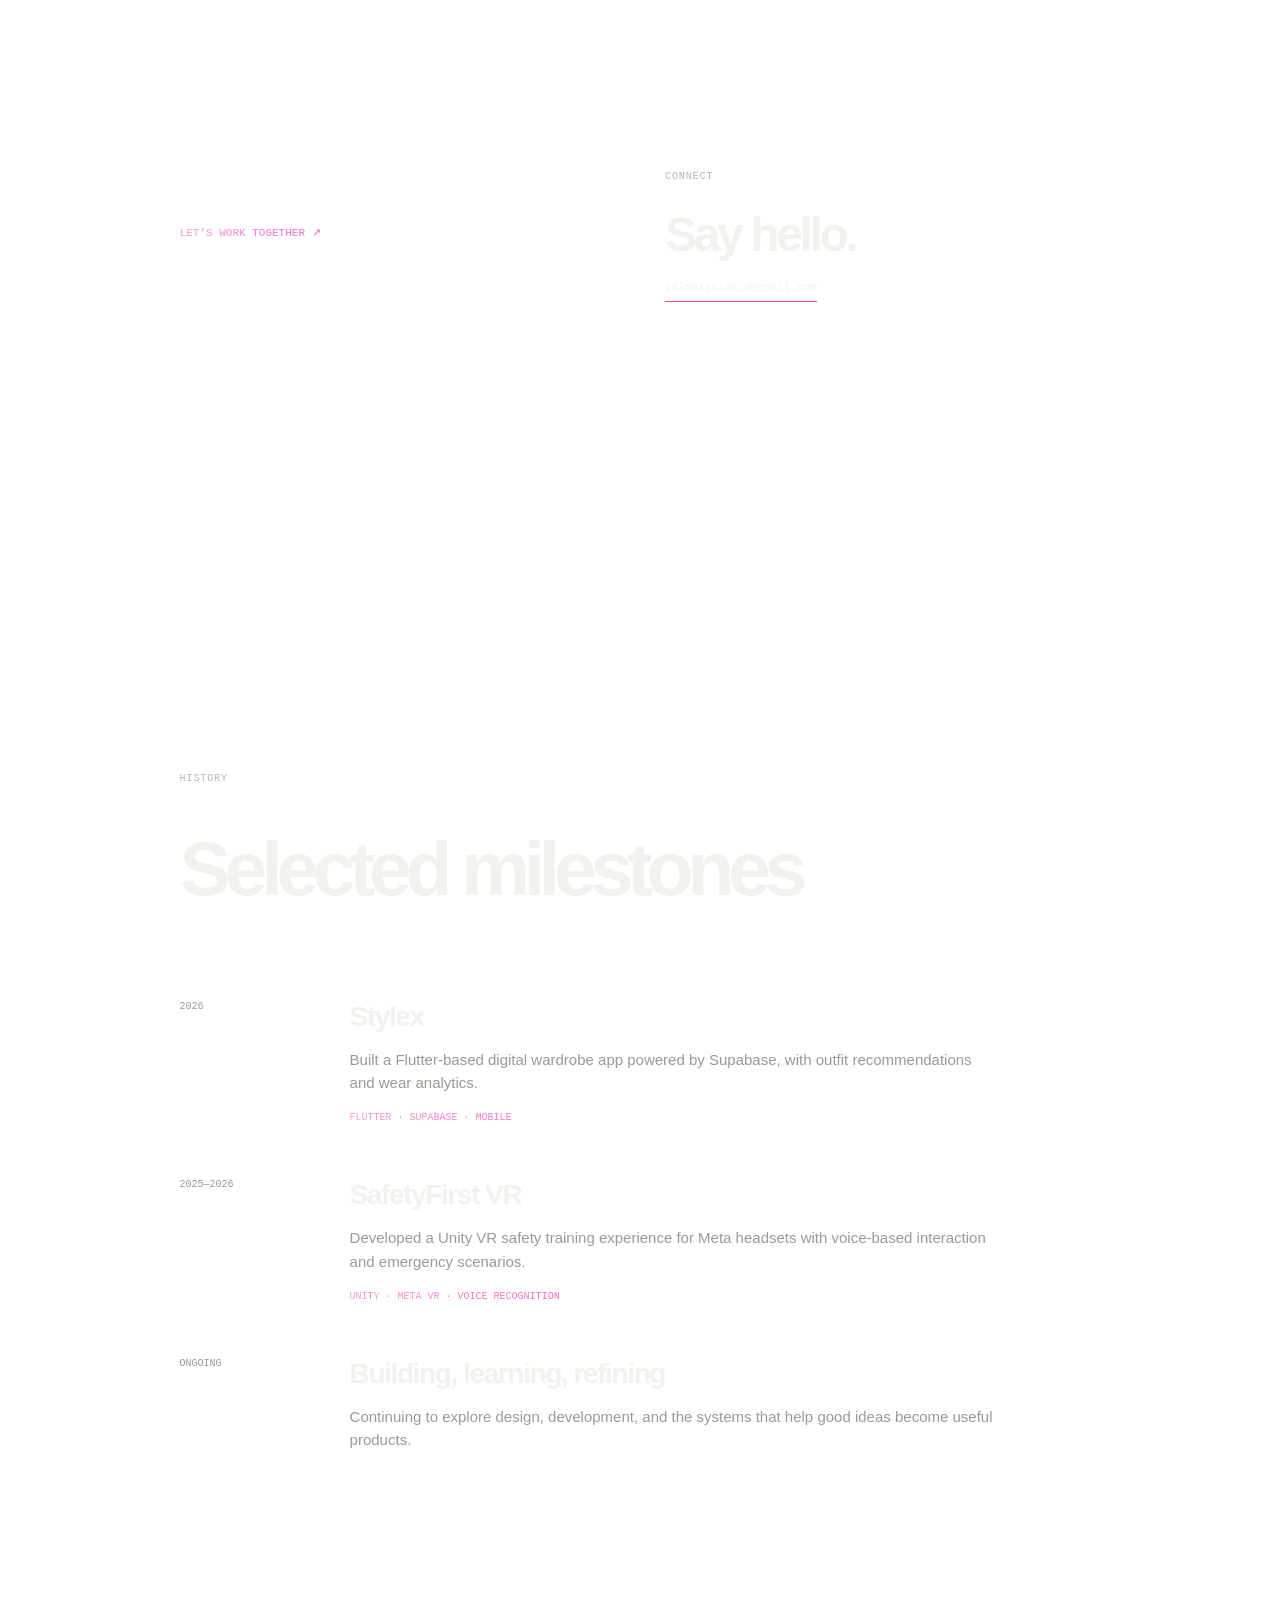
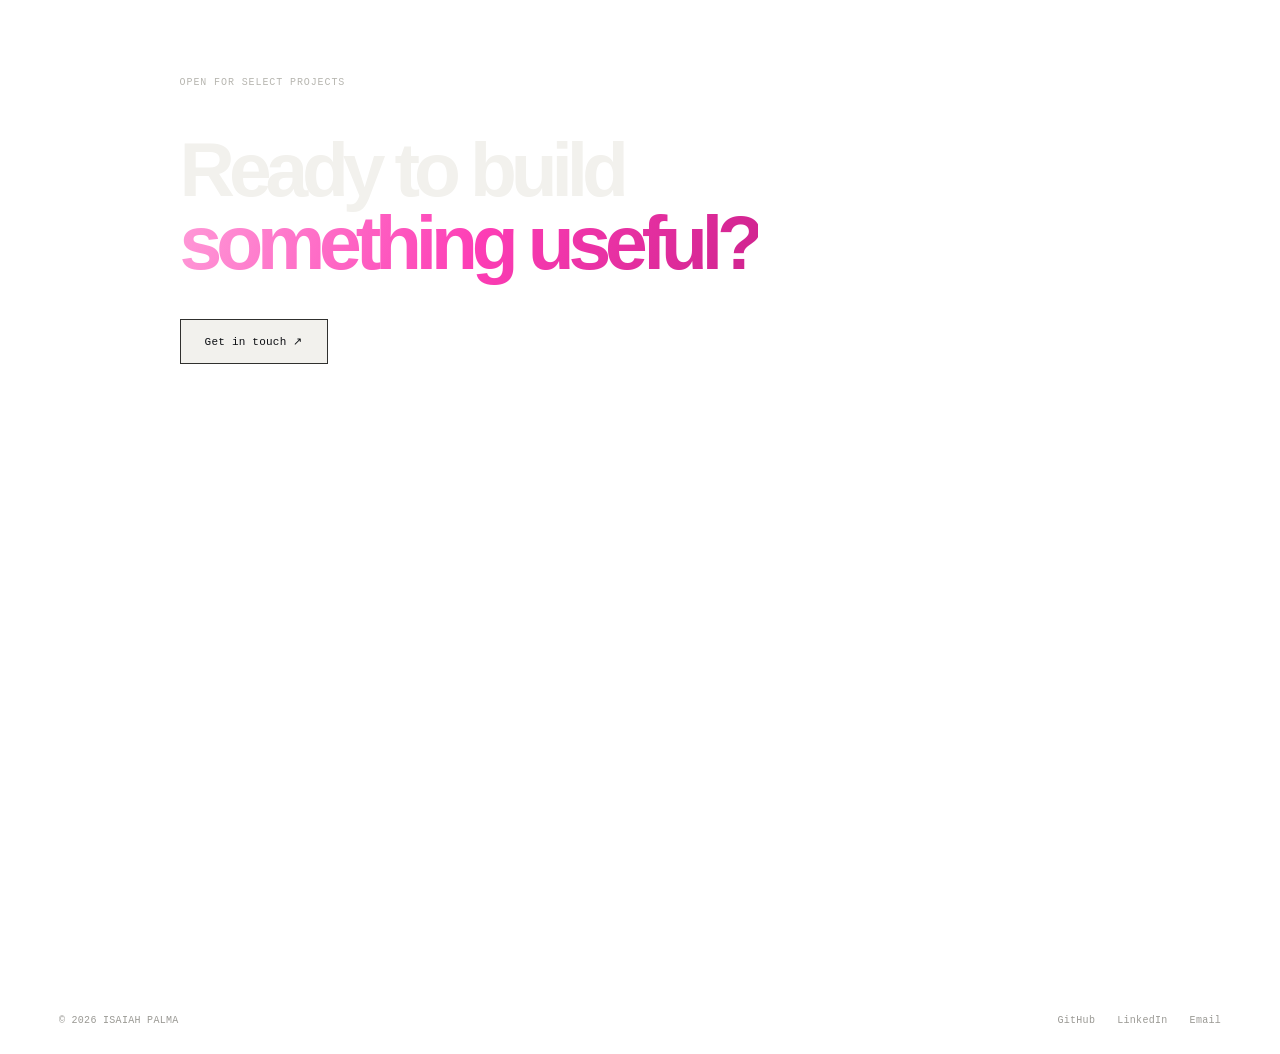
==== commit 27e7ef0a: "Added animations, subtle fixes" ====
--- a/about/index.html
+++ b/about/index.html
@@ -36,7 +36,7 @@
 </section>
 <section class="about-hero about-wrap">
 <div class="profile-image"><img src="../Images/Profile.jpg" alt="Isaiah Palma"/></div>
-<div class="about-identity"></p><h1>Isaiah Palma</h1><p class="about-role">COMPUTER SCIENCE GRADUATE<br/><span>FULL-STACK DEVELOPER</span></p></div>
+<div class="about-identity"><h1>Isaiah Palma</h1><p class="about-role">COMPUTER SCIENCE GRADUATE<br/><span>FULL-STACK DEVELOPER</span></p></div>
 </section>
 <section class="about-bio about-wrap"><div class="about-bio-copy"><p class="eyebrow">BIOGRAPHY</p><h2>Making thoughtful solutions with a <span>curious mind.</span></h2><div class="bio-copy"><p>I’m Isaiah Palma, a designer and developer who enjoys turning messy ideas and real-world problems into clear, working software. I care about the space where visual design, interaction, and technology meet.</p><p>My work ranges from mobile applications and immersive experiences to internal tools that make everyday workflows simpler. I like learning how something works, finding the essential problem, and building a solution that feels natural to use.</p></div><blockquote>“Good work should feel clear before it feels complicated.”</blockquote></div><div class="about-visuals" aria-label="Biography image slideshow"><div class="is-active"><img src="../Images/Biography/1.jpg" alt="Isaiah Palma biography image 1"/></div><div><img src="../Images/Biography/2.jpg" alt="Isaiah Palma biography image 2"/></div><div><img src="../Images/Biography/3.jpg" alt="Isaiah Palma biography image 3"/></div></div></section>
 <section class="writings about-wrap">
@@ -58,6 +58,7 @@
 </div>
 <script src="../script.js"></script>
 <script src="../about-carousel.js"></script>
+<script src="../about-scroll.js"></script>
 <script src="../work-experience-guide.js"></script>
 </body>
 </html>
--- a/styles.css
+++ b/styles.css
@@ -1,4 +1,4 @@
-:root{--bg:#111;--panel:#151515;--text:#f2f1ed;--muted:#9a9994;--line:#30302e;--accent:#FD3DB5;--mono:'DM Mono',monospace;--sans:'DM Sans',sans-serif}
+:root{--bg:#111;--panel:#151515;--text:#f2f1ed;--muted:#9a9994;--line:#30302e;--accent:#FD3DB5;--accent-gradient:linear-gradient(110deg,#ff9bd8 0%,#fd3db5 52%,#cf238e 100%);--mono:'DM Mono',monospace;--sans:'DM Sans',sans-serif}
 *{box-sizing:border-box}
 html{scroll-behavior:smooth}
 body{margin:0;background:var(--bg);color:var(--text);font-family:var(--sans);background-image:linear-gradient(rgba(255,255,255,.035) 1px,transparent 1px),linear-gradient(90deg,rgba(255,255,255,.035) 1px,transparent 1px);background-size:48px 48px}
@@ -18,7 +18,7 @@
 .hero h1 span,.services h2 span,.section-top h2 span,.contact h2 span{color:var(--accent)}
 .hero-intro{color:var(--muted);font-size:16px;line-height:1.5;max-width:570px;margin:0 auto 34px}
 .hero-actions{display:flex;gap:12px}
-.button{font-size:11px;letter-spacing:.02em;padding:15px 24px;border:1px solid var(--line);display:inline-block}
+.button{font-size:11px;letter-spacing:.02em;padding:15px 24px;border:1px solid var(--line);display:inline-block;text-decoration:none}
 .button-light{background:var(--text);color:var(--bg)}
 .button-dark{color:var(--text)}
 .button-dark span{color:var(--accent);margin-left:22px}
@@ -29,8 +29,9 @@
 .panel h2 span{color:var(--accent)}
 .body-copy{font-size:14px;line-height:1.6;color:var(--muted);max-width:525px;margin:0}
 .toolkit h3{font-size:22px;letter-spacing:-.04em;margin:48px 0 25px}
-.skill-grid{display:grid;grid-template-columns:1fr 1fr;gap:12px 10px}
-.skill-grid span{border-top:1px solid var(--line);padding-top:11px;font:11px var(--mono);color:#d1d0c8}
+.skill-grid{display:flex;flex-wrap:wrap;gap:8px}
+.skill-grid span{font:10px var(--mono);color:#d1d0c8}
+.skill-grid .tech-chip{border:1px solid var(--line);padding:8px 9px;color:var(--muted);background:rgba(255,255,255,.025)}
 .small-copy{color:var(--muted);font-size:10px;line-height:1.6;margin-top:35px}
 .services{border-top:1px solid var(--line);margin-top:50px}
 .services h2{margin:38px 0 50px}
--- a/theme-overrides.css
+++ b/theme-overrides.css
@@ -1,4 +1,12 @@
-:root{--bg:#0d0f13;--accent:#FD3DB5}
-body{background:radial-gradient(circle at 50% -10%,#252a35 0%,#14171e 36%,#0b0d11 100%);background-attachment:fixed;background-image:radial-gradient(circle at 50% -10%,#252a35 0%,#14171e 36%,#0b0d11 100%)}
+:root{--bg:#0d0f13;--accent:#FD3DB5;--accent-gradient:linear-gradient(110deg,#ff9bd8 0%,#fd3db5 52%,#cf238e 100%)}
+
+.hero h1 .accent-line,.services h2 span,.section-top h2 span,.panel h2 span,.contact h2 span,.contact-intro h1 span,.project-page h1 span,.about-away h2 span,.about-hero h1 span,.about-bio h2 span,.writings h2 span,.work-heading h2 span,.about-cta h2 span,.history-tech,.coming-soon,.resume-link,.project-page .project-meta>.project-category,.project-arrow,.project-image-placeholder:before,.button-dark span,.contact-button span,.contact-submit span,.direct-label span{color:transparent!important;background-image:var(--accent-gradient);-webkit-background-clip:text;background-clip:text}
+.nav .active:after,.experience-list:after{background:var(--accent-gradient)!important}
+.filter-button:hover,.filter-button.active,.contact-button:hover{background:var(--accent-gradient)!important;border-color:transparent!important}
+body{position:relative;isolation:isolate;overflow-x:hidden;background:radial-gradient(circle at 50% -10%,#252a35 0%,#14171e 36%,#0b0d11 100%);background-attachment:fixed;background-image:radial-gradient(circle at 50% -10%,#252a35 0%,#14171e 36%,#0b0d11 100%)}
+.site-shell{position:relative;z-index:1}
+body:before{content:"";position:fixed;inset:-30%;z-index:0;pointer-events:none;opacity:.58;background:radial-gradient(circle at 18% 24%,rgba(253,61,181,.16),transparent 23%),radial-gradient(circle at 82% 70%,rgba(253,61,181,.12),transparent 26%),radial-gradient(circle at 52% 104%,rgba(110,75,255,.08),transparent 28%);filter:blur(42px);animation:ambientGlow 16s ease-in-out infinite alternate}
+@keyframes ambientGlow{0%{transform:translate3d(-10%, -7%, 0) scale(1)}35%{transform:translate3d(7%, 3%, 0) scale(1.08)}70%{transform:translate3d(-3%, 10%, 0) scale(1.14)}100%{transform:translate3d(10%, -2%, 0) scale(1.05)}}
+@media(prefers-reduced-motion:reduce){body:before{animation:none}}
 
 
--- a/about-away.css
+++ b/about-away.css
@@ -49,9 +49,9 @@
 .about-page .about-away,.about-page .about-bio,.about-page .about-connect,.about-page .writings,.about-page .history,.about-page .about-cta,.about-page .history-item{border-top:0;border-bottom:0}
 .about-page .about-bio blockquote{border-left:0;padding-left:0}
 .about-page .site-footer{border-top:0}
-html:has(body.about-page){scroll-behavior:smooth;scroll-snap-type:y mandatory;overflow-x:hidden}
+html:has(body.about-page){scroll-behavior:smooth;overflow-x:hidden}
 body.about-page{overflow-x:hidden}
-.about-page main>section,.about-page .site-footer{scroll-snap-align:start;scroll-snap-stop:normal}
-.about-page main>section{min-height:100vh}
+.about-page main>section,.about-page .site-footer{scroll-snap-align:start}
+.about-page main>section:not(.writings){min-height:100vh}
 .about-page .about-visuals{align-content:center}
 @media(max-width:700px){.about-bio{display:block}.about-bio-copy h2{font-size:30px}.about-bio .about-visuals{height:260px;margin-top:55px}.about-bio .about-visuals>div{height:100%}.writings{display:block}.work-heading h2{font-size:18vw}.experience-row{grid-template-columns:1fr;gap:28px}.experience-row h3{font-size:22px}.experience-list:before,.experience-list:after{display:none}}
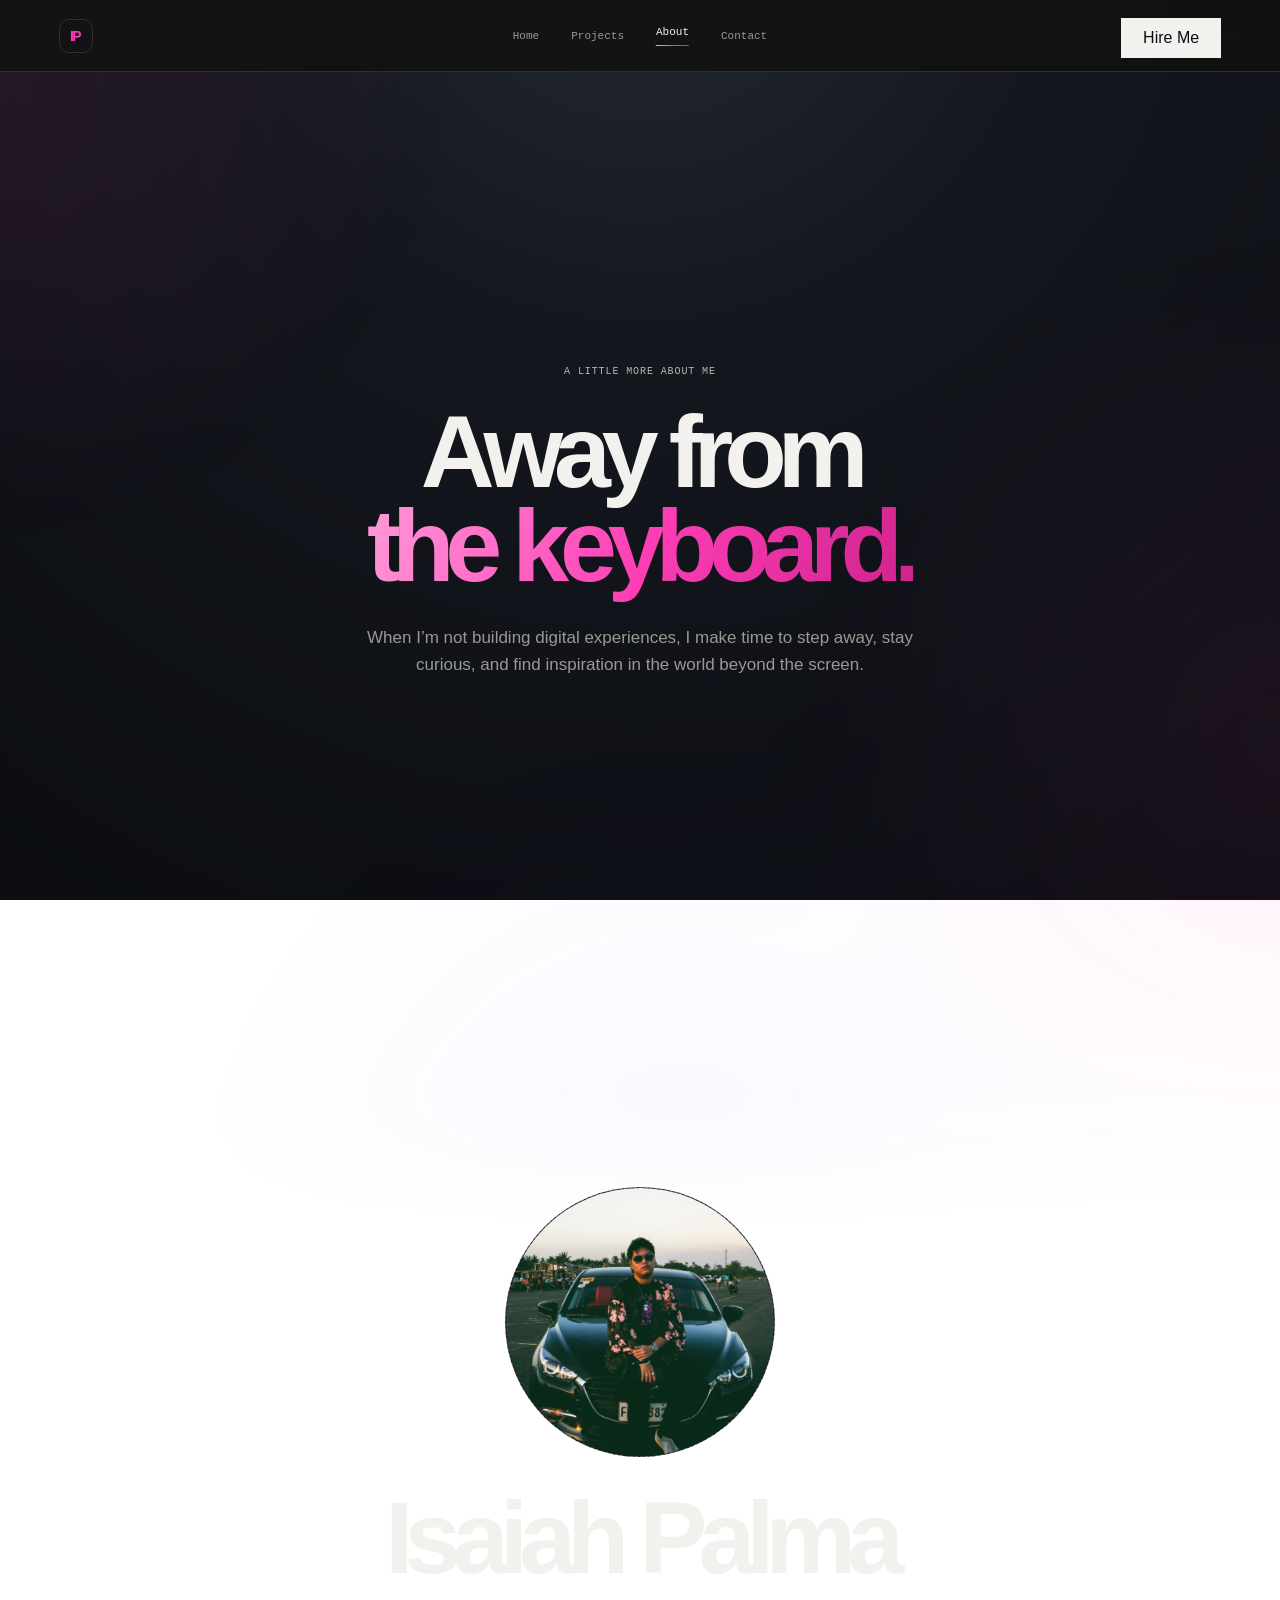
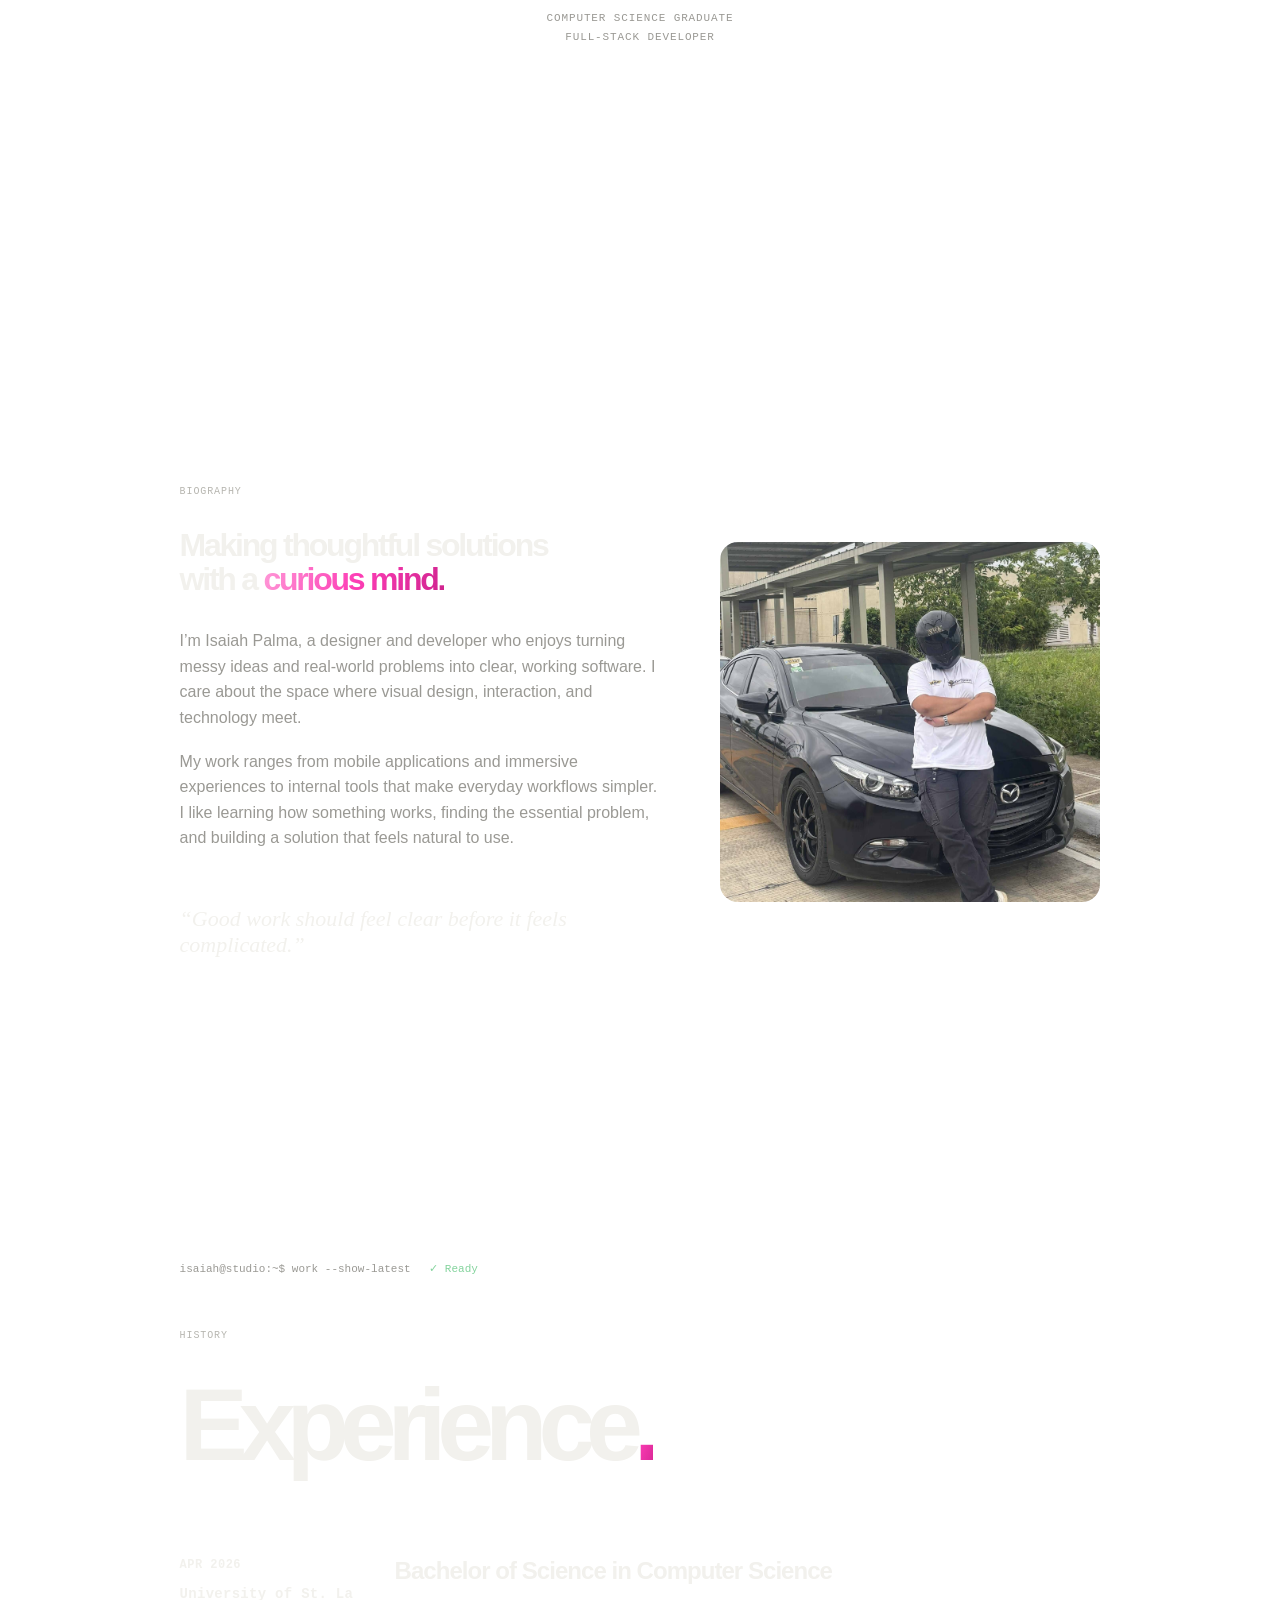
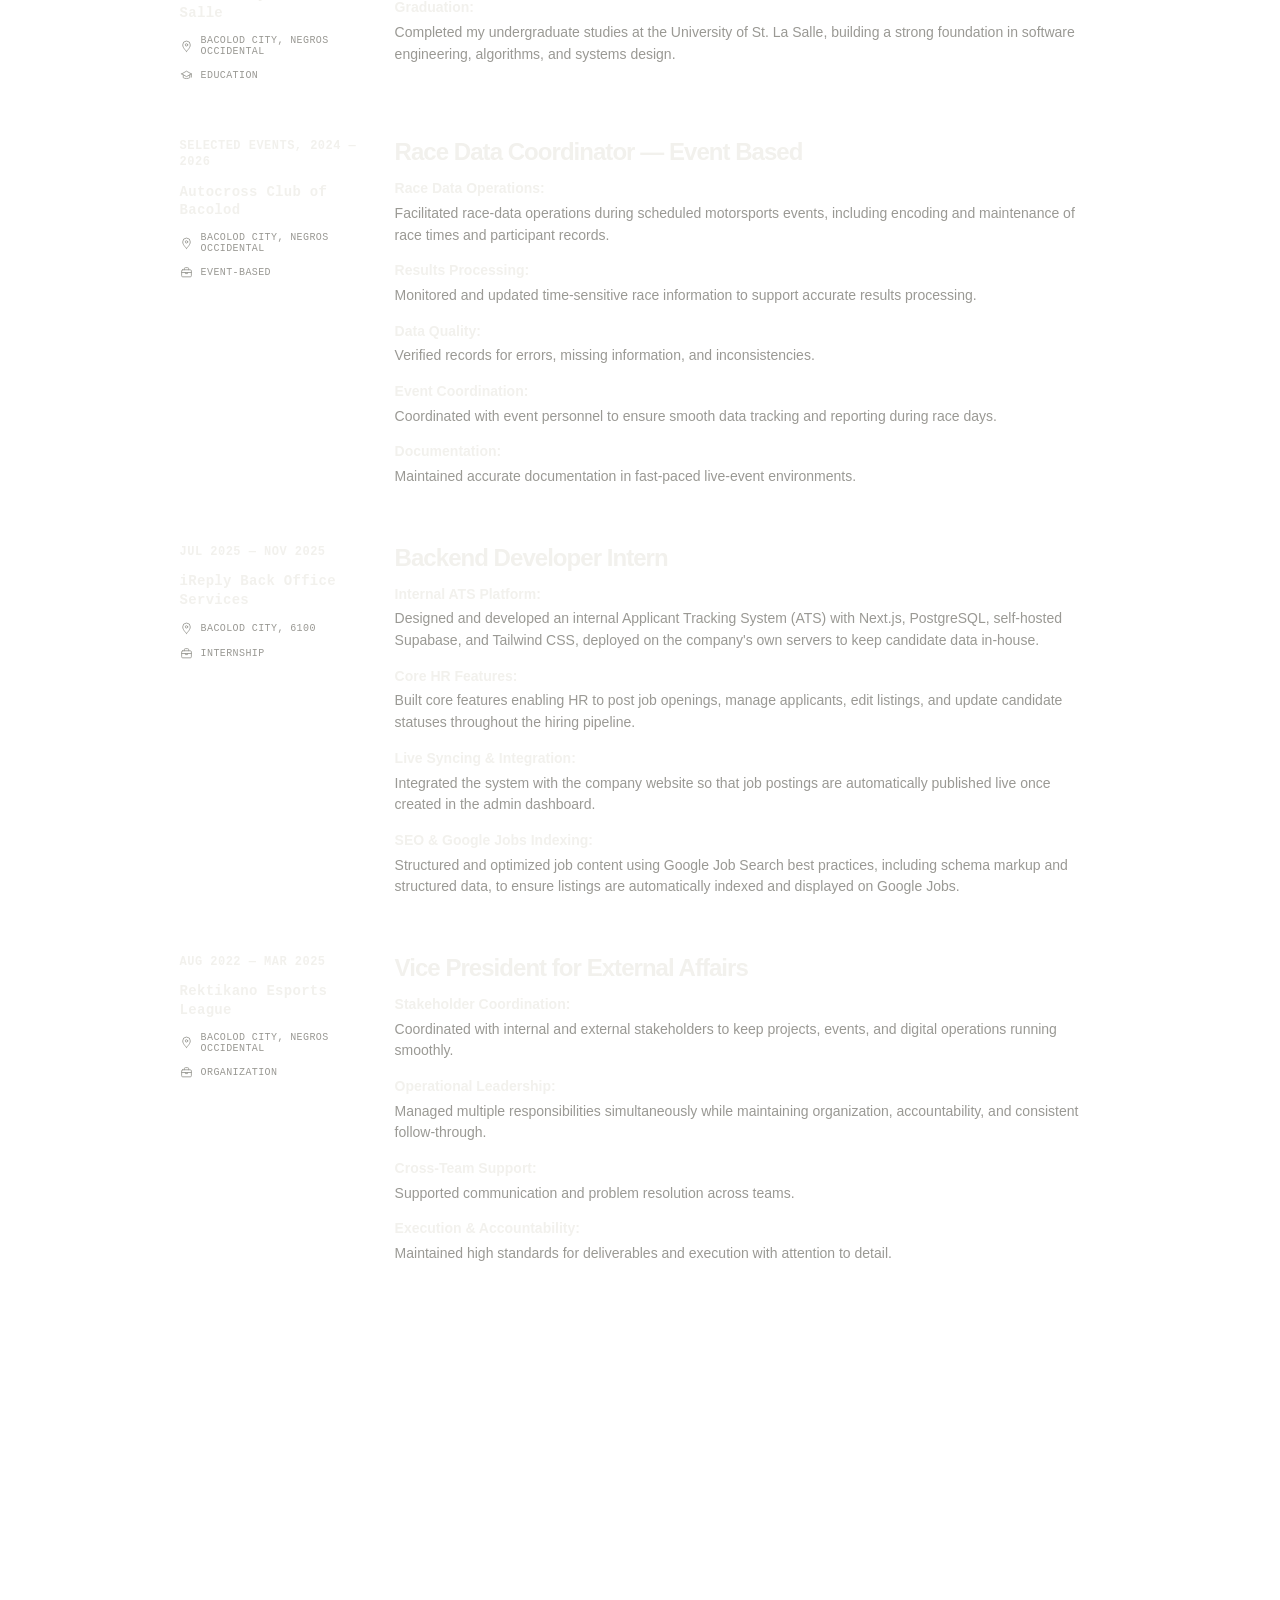
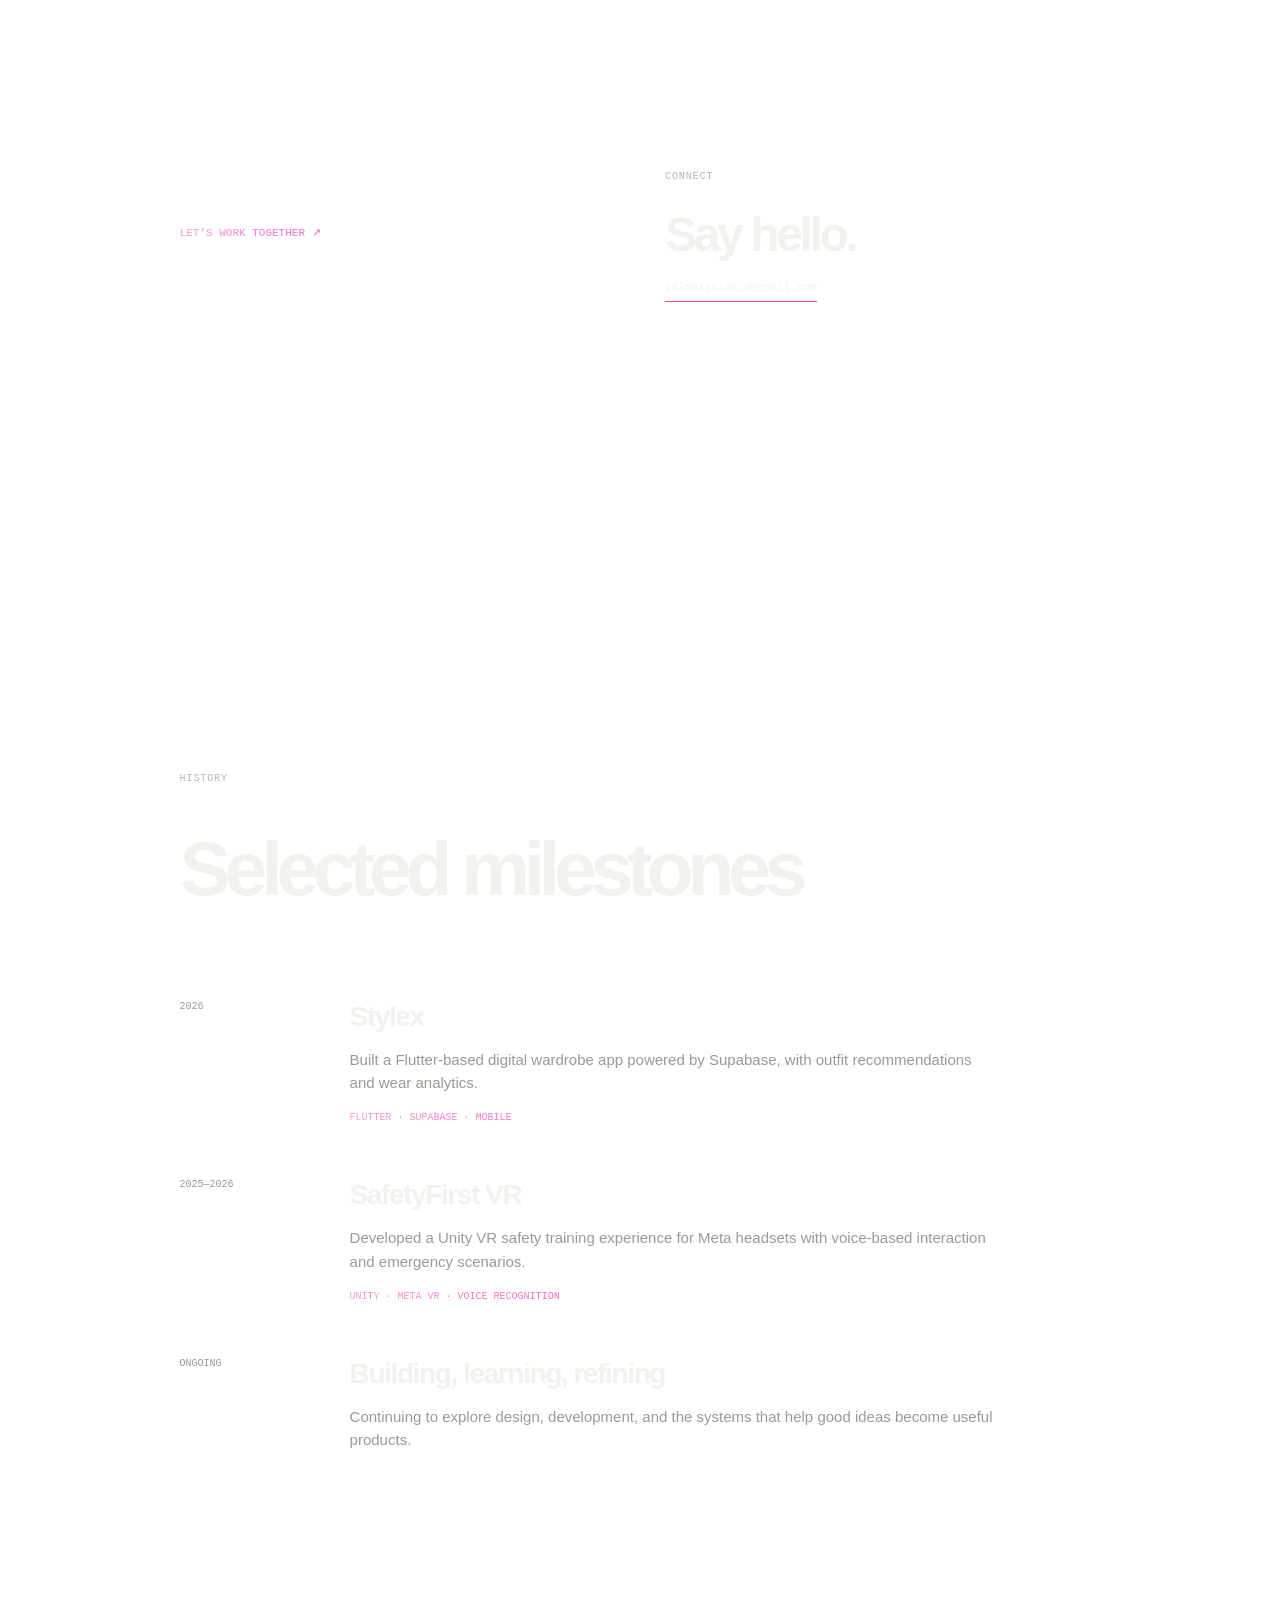
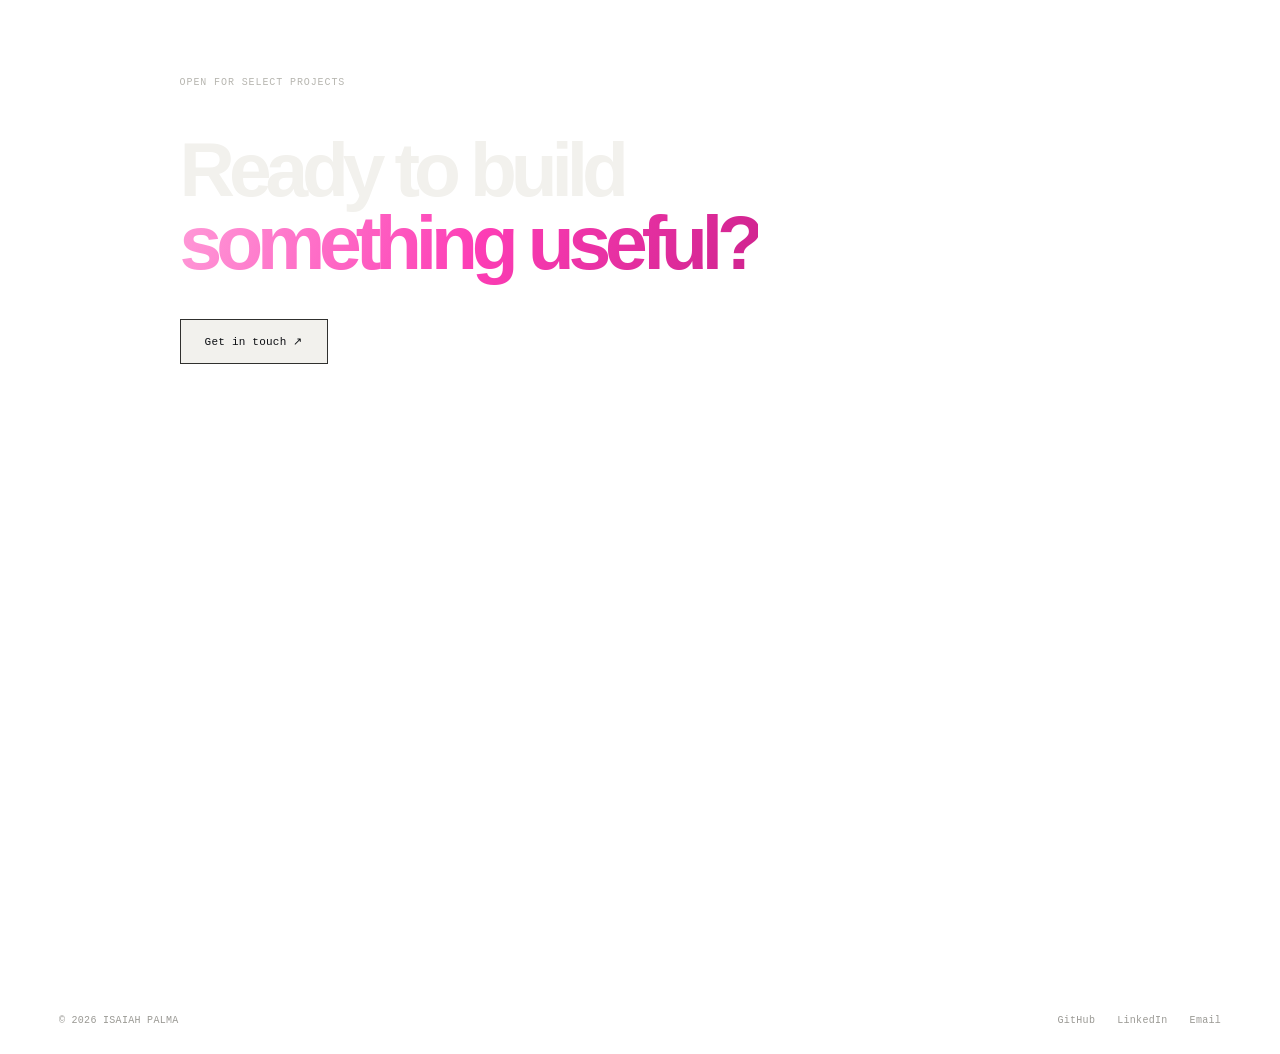
==== commit b7de9949: "Added more content | Adjusted layout" ====
--- a/about/index.html
+++ b/about/index.html
@@ -17,7 +17,7 @@
 <body class="about-page">
 <div class="site-shell">
 <header class="nav-wrap">
-<a class="logo" href="../index.html">ISAIAH.PALMA</a>
+<a class="logo monogram" href="../index.html" aria-label="Isaiah Palma home">IP</a>
 <button class="menu-toggle" aria-label="Toggle navigation" aria-expanded="false"><span></span><span></span></button>
 <nav class="nav">
 <a href="../index.html">Home</a>
--- a/theme-overrides.css
+++ b/theme-overrides.css
@@ -9,4 +9,74 @@
 @keyframes ambientGlow{0%{transform:translate3d(-10%, -7%, 0) scale(1)}35%{transform:translate3d(7%, 3%, 0) scale(1.08)}70%{transform:translate3d(-3%, 10%, 0) scale(1.14)}100%{transform:translate3d(10%, -2%, 0) scale(1.05)}}
 @media(prefers-reduced-motion:reduce){body:before{animation:none}}
 
+/* Service cards */
+.services{border-top:0}
+.service-list{border-top:0;gap:18px}
+.service-list article{border:1px solid var(--line);border-radius:18px;margin:0;padding:28px;background:rgba(255,255,255,.025)}
+.service-list article:last-child{border-right:1px solid var(--line);margin-right:0}
+.service-list h3{margin:58px 0 18px}
+.service-list article:nth-child(1){transition-delay:.08s}
+.service-list article:nth-child(2){transition-delay:.2s}
+.service-list article:nth-child(3){transition-delay:.32s}
+@media(max-width:700px){.service-list{display:block}.service-list article,.service-list article:last-child{border:1px solid var(--line);margin:0 0 14px;padding:24px}.service-list article:last-child{margin-bottom:0}.service-list h3{margin:40px 0 14px}}
+@media(prefers-reduced-motion:reduce){.service-list article{transition:none;transition-delay:0!important}}
 
+/* Centered short-story bio */
+.intro-grid{display:block}
+.short-story{text-align:center;min-height:0;padding:28px 42px 32px}
+.short-story .eyebrow{text-align:left}
+.short-story h2{max-width:720px;margin:24px auto 14px;font-size:clamp(26px,3vw,42px)}
+.short-story h3{max-width:650px;margin:0 auto 20px;font-size:clamp(21px,2.5vw,32px);line-height:1.08;letter-spacing:-.055em}
+.short-story .body-copy{max-width:650px;margin:0 auto;font-size:13px;line-height:1.55}
+.intro-grid .toolkit{margin-top:18px}
+.intro-grid{display:grid;grid-template-columns:repeat(3,minmax(0,1fr));gap:12px;align-items:stretch}
+.intro-grid .short-story{grid-column:span 2}
+.intro-grid .toolkit{grid-column:span 1}
+.intro-grid .toolkit{margin-top:0;height:100%}
+.intro-grid{padding-top:20px;padding-bottom:8px}
+.homepage-extra-grid{padding-top:0;padding-bottom:20px;margin-top:0}
+.intro-grid .panel{min-height:340px}
+.short-story{padding-top:32px;padding-bottom:36px}
+@media(max-width:700px){.intro-grid{display:block}.short-story{padding:28px 25px 32px}.short-story h2{margin-top:26px}.short-story h3{font-size:7vw;margin-bottom:24px}.intro-grid .toolkit{margin-top:16px}}
+
+/* Homepage bio dashboard layout */
+.services{margin-top:20px}
+.contact-button{text-decoration:none}
+.services>.eyebrow,.services>h2{display:block}
+.services .service-list{grid-template-columns:repeat(3,minmax(0,1fr));gap:20px}
+.services .service-list article{min-height:300px;display:flex;flex-direction:column}
+.services .service-list article>p:last-child{margin-top:auto}
+@media(max-width:700px){.services{margin-top:16px}.services .service-list{display:block}.services .service-list article{min-height:0}}
+
+/* Reserved homepage content row */
+.homepage-extra-grid{display:grid;grid-template-columns:repeat(3,minmax(0,1fr));gap:12px;margin-top:20px}
+.homepage-extra-card{min-height:340px;border:1px solid var(--line);background:rgba(21,21,21,.75);padding:38px 42px}
+.homepage-extra-card h3{font-size:clamp(22px,2vw,30px);line-height:1.08;letter-spacing:-.055em;margin:42px 0 18px}
+.homepage-extra-card>p:last-child{margin:0;color:var(--muted);font-size:13px;line-height:1.6}
+.homepage-mockup{margin:30px 0 22px;border:1px solid var(--line);background:#101217;overflow:hidden}
+.mockup-toolbar{display:flex;gap:5px;padding:8px 10px;border-bottom:1px solid var(--line)}
+.mockup-toolbar span{width:6px;height:6px;border-radius:50%;background:var(--accent);opacity:.8}
+.mockup-screen{display:flex;gap:12px;padding:14px;height:82px}
+.mockup-sidebar{width:24%;border:1px solid rgba(253,61,181,.28);background:rgba(253,61,181,.08)}
+.mockup-lines{display:flex;flex:1;flex-direction:column;justify-content:center;gap:8px}
+.mockup-lines i{display:block;height:5px;background:rgba(242,241,237,.18);border-radius:99px}
+.mockup-lines i:nth-child(2){width:78%}.mockup-lines i:nth-child(3){width:58%;background:rgba(253,61,181,.45)}.mockup-lines i:nth-child(4){width:86%}
+.experience-widget{margin:28px 0 24px;padding:16px;border:1px solid var(--line);background:rgba(255,255,255,.018);font:9px var(--mono);letter-spacing:.05em}
+.experience-level-row,.experience-stat-row{display:flex;justify-content:space-between;gap:12px;color:var(--muted)}
+.experience-level-row{position:relative}
+.experience-level-row strong,.experience-stat-row strong{color:var(--text);font-weight:500}
+.experience-level-value{position:relative;min-width:38px;text-align:right}
+.experience-level-value span{display:block}
+.experience-level-value span+span{position:absolute;inset:0;opacity:0;animation:experienceLevel 7s ease-in-out infinite}
+.experience-level-row b{position:absolute;right:48px;margin-top:-1px;color:var(--accent);font-size:8px;opacity:0;animation:experienceFlash 7s ease-in-out infinite}
+.experience-progress{height:7px;margin:14px 0 10px;border:1px solid var(--line);background:#0e1014;overflow:hidden}
+.experience-progress span{display:block;width:0;height:100%;background:var(--accent-gradient);animation:experienceProgress 7s ease-in-out infinite}
+.experience-tags{display:flex;flex-wrap:wrap;gap:6px;margin-top:16px}
+.experience-tags span{padding:5px 7px;border:1px solid var(--line);color:var(--muted)}
+@keyframes experienceProgress{0%{width:0}68%{width:100%}100%{width:100%}}
+@keyframes experienceLevel{0%,68%{opacity:0}78%,100%{opacity:1}}
+@keyframes experienceFlash{0%,68%{opacity:0;transform:translateY(3px)}72%,82%{opacity:1;transform:translateY(0)}88%,100%{opacity:0;transform:translateY(-3px)}}
+@media(max-width:700px){.homepage-extra-grid{display:block;margin-top:16px}.homepage-extra-card{min-height:240px;margin-bottom:16px}.homepage-extra-card:last-child{margin-bottom:0}.homepage-extra-card h3{margin-top:32px}}
+@media(prefers-reduced-motion:reduce){.experience-progress span,.experience-level-value span+span,.experience-level-row b{animation:none}.experience-progress span{width:100%}.experience-level-value span+span{display:none}}
+
+
--- a/header-fix.css
+++ b/header-fix.css
@@ -1,6 +1,7 @@
 .site-shell{overflow:visible}
-.nav-wrap{width:100vw;margin-left:calc(50% - 50vw)}
+.nav-wrap{width:100vw;margin-left:calc(50% - 50vw);position:sticky;top:0;z-index:100;background:rgba(17,17,17,.86);backdrop-filter:blur(14px)}
 .logo{color:var(--text);text-decoration:none;white-space:nowrap}
+.logo.monogram{display:inline-grid;place-items:center;width:34px;height:34px;border:1px solid var(--line);border-radius:10px;color:var(--accent);font-family:var(--sans);font-size:14px;font-weight:700;letter-spacing:-.12em;padding-right:.12em}
 .nav{position:absolute;left:50%;transform:translateX(-50%)}
 .nav a{color:var(--muted);text-decoration:none}
 .nav a:hover,.nav .active{color:var(--text)}
